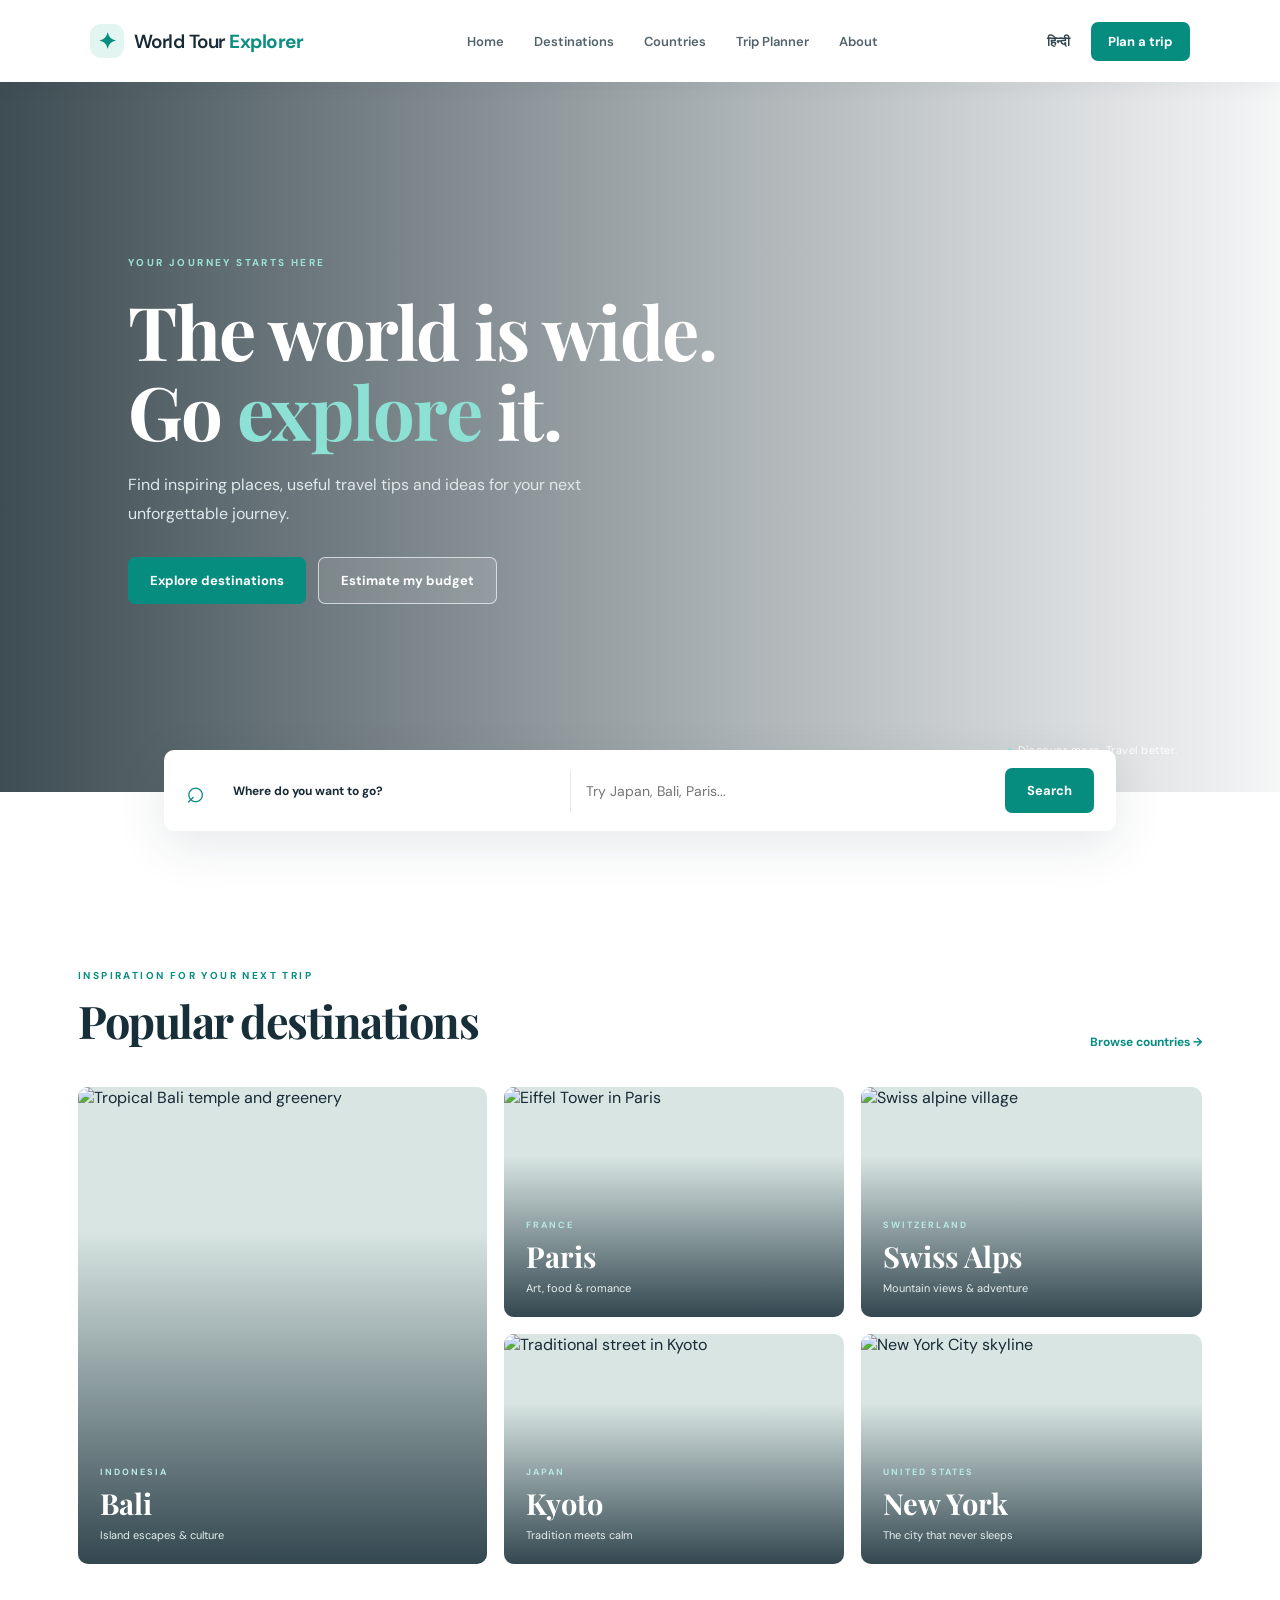
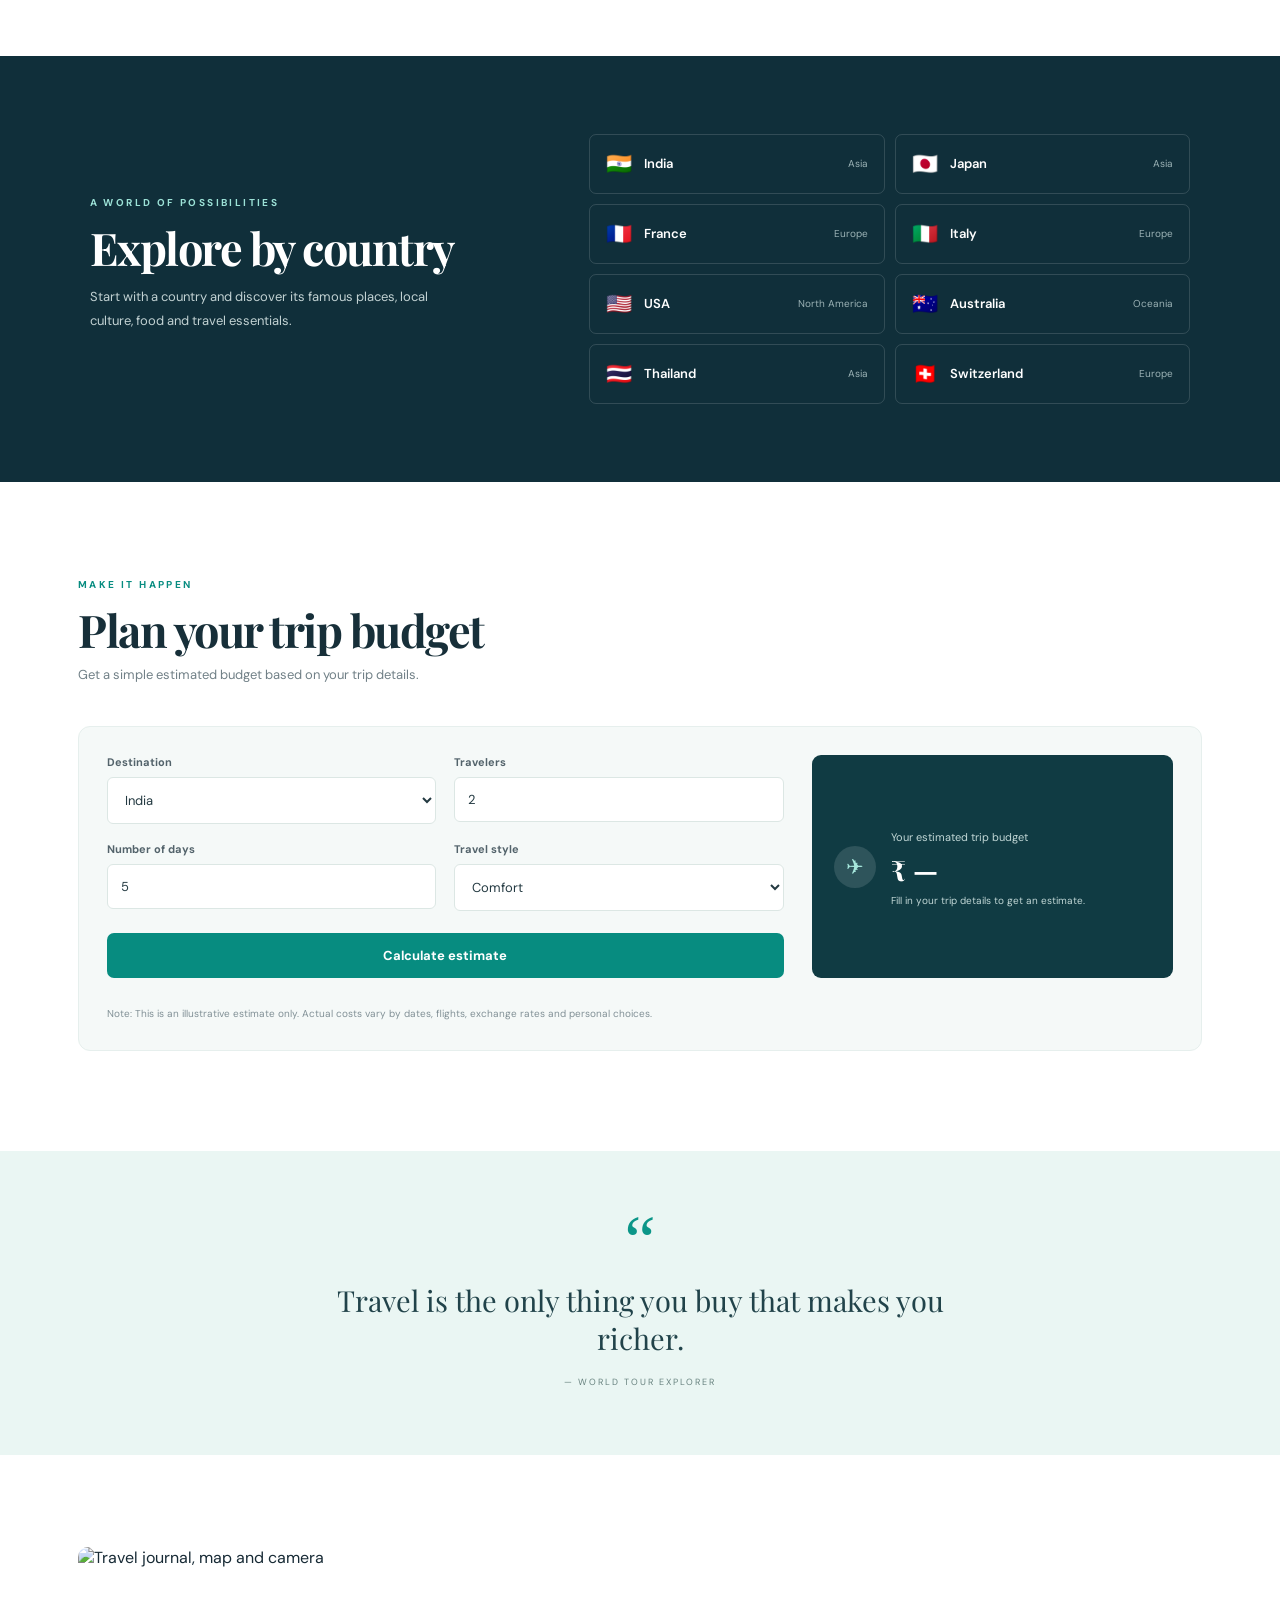
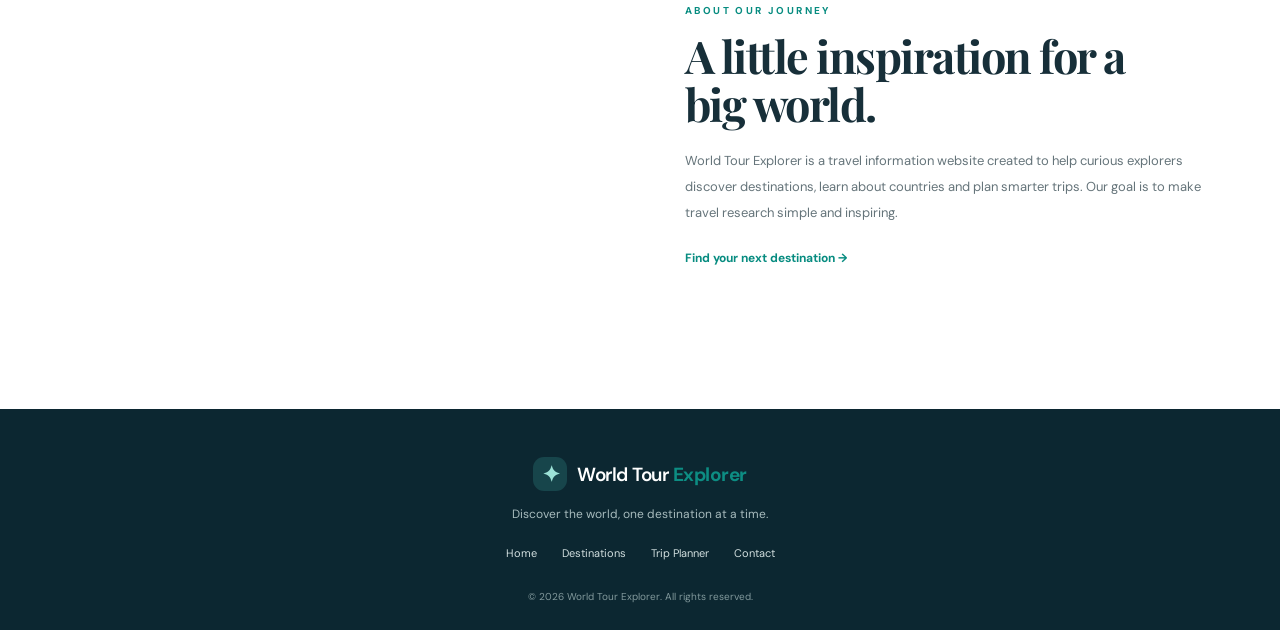
==== index.html @ 6a1feb14 "Add files via upload" ====
<!DOCTYPE html>
<html lang="en">
<head>
  <meta charset="UTF-8">
  <meta name="viewport" content="width=device-width, initial-scale=1.0">
  <meta name="description" content="Explore countries, destinations, travel guides and trip budgets with World Tour Explorer.">
  <title>World Tour Explorer | Discover the World</title>
  <link rel="preconnect" href="https://fonts.googleapis.com">
  <link rel="preconnect" href="https://fonts.gstatic.com" crossorigin>
  <link href="https://fonts.googleapis.com/css2?family=DM+Sans:wght@400;500;600;700&family=Playfair+Display:wght@600;700;800&display=swap" rel="stylesheet">
  <link rel="stylesheet" href="style.css">
</head>
<body>
  <header class="site-header">
    <a class="brand" href="#home" aria-label="World Tour Explorer home">
      <span class="brand-mark">✦</span><span>World Tour <b>Explorer</b></span>
    </a>
    <button class="menu-toggle" id="menuToggle" aria-label="Toggle navigation">☰</button>
    <nav id="mainNav">
      <a href="#home" data-en="Home" data-hi="होम">Home</a>
      <a href="#destinations" data-en="Destinations" data-hi="घूमने की जगहें">Destinations</a>
      <a href="#countries" data-en="Countries" data-hi="देश">Countries</a>
      <a href="#planner" data-en="Trip Planner" data-hi="ट्रिप प्लानर">Trip Planner</a>
      <a href="#about" data-en="About" data-hi="हमारे बारे में">About</a>
    </nav>
    <div class="header-actions">
      <button class="language-btn" id="languageToggle">हिन्दी</button>
      <a class="btn btn-small" href="#planner" data-en="Plan a trip" data-hi="यात्रा प्लान करें">Plan a trip</a>
    </div>
  </header>

  <main>
    <section class="hero" id="home">
      <div class="hero-shade"></div>
      <div class="hero-content">
        <span class="eyebrow" data-en="YOUR JOURNEY STARTS HERE" data-hi="आपकी यात्रा यहाँ से शुरू होती है">YOUR JOURNEY STARTS HERE</span>
        <h1 data-en="The world is wide.<br>Go <em>explore</em> it." data-hi="दुनिया बहुत खूबसूरत है।<br>चलिए इसे <em>घूमते</em> हैं।">The world is wide.<br>Go <em>explore</em> it.</h1>
        <p data-en="Find inspiring places, useful travel tips and ideas for your next unforgettable journey." data-hi="अपनी अगली यादगार यात्रा के लिए खूबसूरत जगहें, उपयोगी यात्रा टिप्स और नए आइडिया खोजें।">Find inspiring places, useful travel tips and ideas for your next unforgettable journey.</p>
        <div class="hero-buttons">
          <a class="btn" href="#destinations" data-en="Explore destinations" data-hi="जगहें देखें">Explore destinations</a>
          <a class="btn btn-ghost" href="#planner" data-en="Estimate my budget" data-hi="बजट का अनुमान लगाएँ">Estimate my budget</a>
        </div>
      </div>
      <div class="hero-note"><span>✦</span> <span data-en="Discover more. Travel better." data-hi="नई जगहें खोजें। बेहतर यात्रा करें।">Discover more. Travel better.</span></div>
    </section>

    <section class="search-wrap">
      <form class="search-box" id="searchForm">
        <div class="search-icon">⌕</div>
        <label class="search-label" for="destinationSearch" data-en="Where do you want to go?" data-hi="आप कहाँ जाना चाहते हैं?">Where do you want to go?</label>
        <input id="destinationSearch" type="search" placeholder="Try Japan, Bali, Paris..." autocomplete="off">
        <button class="btn" type="submit" data-en="Search" data-hi="खोजें">Search</button>
      </form>
      <p id="searchMessage" class="search-message" aria-live="polite"></p>
    </section>

    <section class="section" id="destinations">
      <div class="section-heading">
        <div><span class="eyebrow dark" data-en="INSPIRATION FOR YOUR NEXT TRIP" data-hi="आपकी अगली यात्रा के लिए">INSPIRATION FOR YOUR NEXT TRIP</span>
          <h2 data-en="Popular destinations" data-hi="लोकप्रिय पर्यटन स्थल">Popular destinations</h2></div>
        <a class="text-link" href="#countries" data-en="Browse countries →" data-hi="सभी देश देखें →">Browse countries →</a>
      </div>
      <div class="destination-grid" id="destinationGrid">
        <article class="destination-card tall" data-search="bali indonesia beach island">
          <img src="https://images.unsplash.com/photo-1537996194471-e657df975ab4?auto=format&fit=crop&w=1000&q=85" alt="Tropical Bali temple and greenery">
          <div class="card-overlay"><span>INDONESIA</span><h3>Bali</h3><p data-en="Island escapes & culture" data-hi="द्वीप, समुद्र तट और संस्कृति">Island escapes & culture</p></div>
        </article>
        <article class="destination-card" data-search="paris france eiffel tower city">
          <img src="https://images.unsplash.com/photo-1502602898657-3e91760cbb34?auto=format&fit=crop&w=900&q=85" alt="Eiffel Tower in Paris">
          <div class="card-overlay"><span>FRANCE</span><h3>Paris</h3><p data-en="Art, food & romance" data-hi="कला, भोजन और खूबसूरती">Art, food & romance</p></div>
        </article>
        <article class="destination-card" data-search="switzerland swiss alps mountains">
          <img src="https://images.unsplash.com/photo-1531366936337-7c912a4589a7?auto=format&fit=crop&w=900&q=85" alt="Swiss alpine village">
          <div class="card-overlay"><span>SWITZERLAND</span><h3>Swiss Alps</h3><p data-en="Mountain views & adventure" data-hi="पहाड़ और रोमांच">Mountain views & adventure</p></div>
        </article>
        <article class="destination-card" data-search="kyoto japan temples culture">
          <img src="https://images.unsplash.com/photo-1493976040374-85c8e12f0c0e?auto=format&fit=crop&w=900&q=85" alt="Traditional street in Kyoto">
          <div class="card-overlay"><span>JAPAN</span><h3>Kyoto</h3><p data-en="Tradition meets calm" data-hi="परंपरा और शांति">Tradition meets calm</p></div>
        </article>
        <article class="destination-card" data-search="new york usa city skyline">
          <img src="https://images.unsplash.com/photo-1496442226666-8d4d0e62e6e9?auto=format&fit=crop&w=900&q=85" alt="New York City skyline">
          <div class="card-overlay"><span>UNITED STATES</span><h3>New York</h3><p data-en="The city that never sleeps" data-hi="कभी न सोने वाला शहर">The city that never sleeps</p></div>
        </article>
      </div>
      <p class="empty-state" id="emptyState" hidden>No destinations found. Try another search.</p>
    </section>

    <section class="country-section" id="countries">
      <div class="country-inner">
        <div><span class="eyebrow" data-en="A WORLD OF POSSIBILITIES" data-hi="अनगिनत जगहें, अनगिनत अनुभव">A WORLD OF POSSIBILITIES</span>
          <h2 data-en="Explore by country" data-hi="देश के अनुसार खोजें">Explore by country</h2>
          <p data-en="Start with a country and discover its famous places, local culture, food and travel essentials." data-hi="किसी देश से शुरुआत करें और वहाँ की प्रसिद्ध जगहें, संस्कृति, भोजन और यात्रा की जरूरी जानकारी जानें।">Start with a country and discover its famous places, local culture, food and travel essentials.</p>
        </div>
        <div class="country-list">
          <a href="#planner"><span>🇮🇳</span> India <small>Asia</small></a>
          <a href="#planner"><span>🇯🇵</span> Japan <small>Asia</small></a>
          <a href="#planner"><span>🇫🇷</span> France <small>Europe</small></a>
          <a href="#planner"><span>🇮🇹</span> Italy <small>Europe</small></a>
          <a href="#planner"><span>🇺🇸</span> USA <small>North America</small></a>
          <a href="#planner"><span>🇦🇺</span> Australia <small>Oceania</small></a>
          <a href="#planner"><span>🇹🇭</span> Thailand <small>Asia</small></a>
          <a href="#planner"><span>🇨🇭</span> Switzerland <small>Europe</small></a>
        </div>
      </div>
    </section>

    <section class="section planner-section" id="planner">
      <div class="section-heading">
        <div><span class="eyebrow dark" data-en="MAKE IT HAPPEN" data-hi="अपनी यात्रा की योजना बनाएँ">MAKE IT HAPPEN</span>
          <h2 data-en="Plan your trip budget" data-hi="अपनी यात्रा का बजट बनाएँ">Plan your trip budget</h2>
          <p class="section-sub" data-en="Get a simple estimated budget based on your trip details." data-hi="अपनी यात्रा की जानकारी के आधार पर अनुमानित बजट जानें।">Get a simple estimated budget based on your trip details.</p></div>
      </div>
      <div class="planner-card">
        <form id="budgetForm" class="budget-form">
          <div class="field"><label for="tripCountry" data-en="Destination" data-hi="मंज़िल">Destination</label>
            <select id="tripCountry"><option value="India">India</option><option value="Thailand">Thailand</option><option value="Japan">Japan</option><option value="France">France</option><option value="Italy">Italy</option><option value="Switzerland">Switzerland</option><option value="USA">USA</option><option value="Australia">Australia</option></select></div>
          <div class="field"><label for="travelers" data-en="Travelers" data-hi="यात्री">Travelers</label><input id="travelers" type="number" min="1" max="20" value="2" required></div>
          <div class="field"><label for="days" data-en="Number of days" data-hi="कितने दिन">Number of days</label><input id="days" type="number" min="1" max="90" value="5" required></div>
          <div class="field"><label for="travelStyle" data-en="Travel style" data-hi="यात्रा का प्रकार">Travel style</label><select id="travelStyle"><option value="budget">Budget</option><option value="comfort" selected>Comfort</option><option value="premium">Premium</option></select></div>
          <button class="btn calculate-btn" type="submit" data-en="Calculate estimate" data-hi="बजट निकालें">Calculate estimate</button>
        </form>
        <div class="budget-result" id="budgetResult" aria-live="polite">
          <div class="result-icon">✈</div><div><span data-en="Your estimated trip budget" data-hi="आपकी यात्रा का अनुमानित बजट">Your estimated trip budget</span><strong id="budgetAmount">₹ —</strong><small id="budgetDetails" data-en="Fill in your trip details to get an estimate." data-hi="अनुमान पाने के लिए यात्रा की जानकारी भरें।">Fill in your trip details to get an estimate.</small></div>
        </div>
        <p class="disclaimer" data-en="Note: This is an illustrative estimate only. Actual costs vary by dates, flights, exchange rates and personal choices." data-hi="नोट: यह केवल अनुमान है। वास्तविक खर्च तारीख, फ्लाइट, मुद्रा दर और आपकी पसंद के अनुसार बदल सकता है।">Note: This is an illustrative estimate only. Actual costs vary by dates, flights, exchange rates and personal choices.</p>
      </div>
    </section>

    <section class="quote-banner">
      <span>“</span><p data-en="Travel is the only thing you buy that makes you richer." data-hi="यात्रा एक ऐसा अनुभव है जो आपको यादों से और समृद्ध बनाता है।">Travel is the only thing you buy that makes you richer.</p>
      <small>— WORLD TOUR EXPLORER</small>
    </section>

    <section class="section about-section" id="about">
      <div class="about-photo"><img src="https://images.unsplash.com/photo-1488646953014-85cb44e25828?auto=format&fit=crop&w=1100&q=85" alt="Travel journal, map and camera"></div>
      <div class="about-copy"><span class="eyebrow dark" data-en="ABOUT OUR JOURNEY" data-hi="हमारे बारे में">ABOUT OUR JOURNEY</span>
        <h2 data-en="A little inspiration for a big world." data-hi="एक बड़ी दुनिया के लिए थोड़ी प्रेरणा।">A little inspiration for a big world.</h2>
        <p data-en="World Tour Explorer is a travel information website created to help curious explorers discover destinations, learn about countries and plan smarter trips. Our goal is to make travel research simple and inspiring." data-hi="World Tour Explorer एक यात्रा जानकारी वेबसाइट है, जो नई जगहें खोजने, देशों के बारे में जानने और बेहतर यात्रा योजना बनाने में मदद करती है। हमारा उद्देश्य यात्रा की जानकारी को सरल और प्रेरणादायक बनाना है।">World Tour Explorer is a travel information website created to help curious explorers discover destinations, learn about countries and plan smarter trips. Our goal is to make travel research simple and inspiring.</p>
        <a href="#destinations" class="text-link" data-en="Find your next destination →" data-hi="अपनी अगली जगह खोजें →">Find your next destination →</a>
      </div>
    </section>
  </main>

  <footer class="footer">
    <a class="brand footer-brand" href="#home"><span class="brand-mark">✦</span><span>World Tour <b>Explorer</b></span></a>
    <p data-en="Discover the world, one destination at a time." data-hi="हर नई जगह के साथ दुनिया को जानें।">Discover the world, one destination at a time.</p>
    <div class="footer-links"><a href="#home">Home</a><a href="#destinations">Destinations</a><a href="#planner">Trip Planner</a><a href="mailto:hello@worldtourexplorer.example">Contact</a></div>
    <small>© <span id="year"></span> World Tour Explorer. <span data-en="All rights reserved." data-hi="सर्वाधिकार सुरक्षित।">All rights reserved.</span></small>
  </footer>
  <script src="script.js"></script>
</body>
</html>
---- style.css ----
*{box-sizing:border-box}html{scroll-behavior:smooth;scroll-padding-top:90px}body{margin:0;color:#172a35;background:#fff;font-family:"DM Sans",sans-serif}a{text-decoration:none;color:inherit}.site-header{height:82px;padding:0 7%;display:flex;align-items:center;justify-content:space-between;background:#fff;position:sticky;top:0;z-index:20;box-shadow:0 3px 22px #102b3a0d}.brand{display:flex;align-items:center;gap:10px;font-size:19px;font-weight:600;letter-spacing:-.5px}.brand b{color:#0d8d83}.brand-mark{display:grid;place-items:center;width:34px;height:34px;border-radius:11px;background:#e2f5f1;color:#078c80;font-size:22px}.site-header nav{display:flex;gap:30px;color:#53636b;font-size:13px;font-weight:600}.site-header nav a:hover,.text-link:hover{color:#078c80}.header-actions{display:flex;align-items:center;gap:15px}.language-btn{border:0;background:transparent;font:600 13px "DM Sans";cursor:pointer;color:#33464d}.btn{display:inline-flex;align-items:center;justify-content:center;background:#078c80;color:white;border:0;border-radius:7px;padding:14px 22px;font:700 13px "DM Sans";cursor:pointer;transition:.2s}.btn:hover{background:#066d65;transform:translateY(-1px)}.btn-small{padding:11px 17px}.menu-toggle{display:none;background:none;border:0;font-size:24px}.hero{min-height:610px;height:calc(88vh - 82px);max-height:760px;background:url("https://images.unsplash.com/photo-1476514525535-07fb3b4ae5f1?auto=format&fit=crop&w=2200&q=90") center 54%/cover;position:relative;display:flex;align-items:center;padding:0 10%}.hero-shade{position:absolute;inset:0;background:linear-gradient(90deg,rgba(7,27,35,.78),rgba(7,27,35,.33) 58%,rgba(7,27,35,.04))}.hero-content{position:relative;color:#fff;max-width:660px;padding-bottom:20px}.eyebrow{font-size:10px;letter-spacing:2.4px;font-weight:700;color:#9ce2d7}.eyebrow.dark{color:#078c80}.hero h1,.section h2,.country-section h2,.about-copy h2{font-family:"Playfair Display",serif;font-size:clamp(42px,6vw,74px);line-height:1.08;letter-spacing:-1.5px;margin:20px 0}.hero h1 em{color:#8ce0d4;font-style:normal}.hero-content>p{max-width:490px;color:#e0e9e9;font-size:16px;line-height:1.8;margin-bottom:28px}.hero-buttons{display:flex;gap:12px;flex-wrap:wrap}.btn-ghost{background:#ffffff1b;border:1px solid #ffffffa6}.btn-ghost:hover{background:#fff;color:#15343b}.hero-note{position:absolute;bottom:35px;right:8%;color:#fff;font-size:11px;letter-spacing:.5px}.hero-note span:first-child{color:#8ce0d4}.search-wrap{position:relative;max-width:1000px;margin:-42px auto 0;padding:0 24px;z-index:2}.search-box{background:white;border-radius:10px;box-shadow:0 15px 50px #122f3b1b;padding:18px 22px;display:grid;grid-template-columns:35px 1fr 1.3fr auto;align-items:center;gap:12px}.search-icon{font-size:32px;color:#078c80}.search-label{font-size:12px;font-weight:700}.search-box input{border:0;border-left:1px solid #e4e9e9;padding:12px 15px;outline:none;font:14px "DM Sans";min-width:0}.search-message{text-align:center;font-size:12px;color:#078c80;min-height:16px}.section{max-width:1180px;margin:0 auto;padding:92px 28px}.section-heading{display:flex;align-items:end;justify-content:space-between;margin-bottom:30px}.section h2,.country-section h2,.about-copy h2{font-size:clamp(32px,4vw,45px);color:#172f39;margin:12px 0}.text-link{font-size:12px;font-weight:700;color:#078c80;padding-bottom:7px}.destination-grid{display:grid;grid-template-columns:1.2fr 1fr 1fr;grid-template-rows:230px 230px;gap:17px}.destination-card{position:relative;border-radius:10px;overflow:hidden;min-height:200px;background:#d8e5e2}.destination-card.tall{grid-row:span 2}.destination-card img{width:100%;height:100%;object-fit:cover;transition:transform .6s}.destination-card:hover img{transform:scale(1.06)}.card-overlay{position:absolute;inset:0;padding:22px;display:flex;flex-direction:column;justify-content:end;color:white;background:linear-gradient(0deg,#071d29c9,transparent 70%)}.card-overlay span{font-size:9px;letter-spacing:2px;font-weight:700;color:#b9e9e2}.card-overlay h3{font:700 29px "Playfair Display";margin:6px 0}.card-overlay p{font-size:11px;margin:0;color:#e6eeee}.empty-state{padding:20px;text-align:center;color:#65757b}.country-section{background:#102f3a;color:white;padding:78px 7%}.country-inner{max-width:1125px;margin:auto;display:grid;grid-template-columns:.8fr 1.2fr;gap:9%;align-items:center}.country-section h2{color:white}.country-inner>div:first-child p{font-size:13px;line-height:1.9;color:#c2d2d3;max-width:370px}.country-list{display:grid;grid-template-columns:1fr 1fr;gap:10px}.country-list a{display:flex;align-items:center;gap:12px;padding:15px 16px;border:1px solid #ffffff24;border-radius:7px;font-size:13px;font-weight:600;transition:.2s}.country-list a:hover{background:#ffffff12;border-color:#8ce0d4}.country-list a span{font-size:21px}.country-list small{margin-left:auto;color:#9bb2b5;font-size:10px;font-weight:400}.planner-section{padding-top:90px;padding-bottom:100px}.section-sub{font-size:13px;color:#718087}.planner-card{background:#f5f9f8;border:1px solid #e6efed;border-radius:12px;padding:28px;display:grid;grid-template-columns:1.5fr .8fr;gap:28px}.budget-form{display:grid;grid-template-columns:1fr 1fr;gap:18px}.field{display:flex;flex-direction:column;gap:8px}.field label{font-size:11px;font-weight:700;color:#53636b}.field input,.field select{width:100%;padding:13px;border:1px solid #dce7e4;border-radius:6px;background:white;font:13px "DM Sans";color:#243a42}.calculate-btn{grid-column:span 2;margin-top:4px}.budget-result{background:#103b43;border-radius:9px;padding:22px;color:white;display:flex;gap:15px;align-items:center}.result-icon{width:42px;height:42px;flex-shrink:0;border-radius:50%;display:grid;place-items:center;background:#ffffff20;color:#a6e7dc;font-size:21px}.budget-result span{font-size:11px;color:#c1d7d6}.budget-result strong{display:block;font:700 28px "Playfair Display";margin:5px 0}.budget-result small{font-size:10px;color:#c1d7d6;line-height:1.5;display:block}.disclaimer{grid-column:1/-1;margin:0;color:#819096;font-size:10px;line-height:1.6}.quote-banner{text-align:center;padding:65px 20px;background:#eaf6f3;color:#21434a}.quote-banner>span{font:70px Georgia;color:#0b9688;line-height:.7}.quote-banner p{font:clamp(20px,3vw,29px) "Playfair Display";margin:12px auto;max-width:700px}.quote-banner small{font-size:9px;letter-spacing:2px;color:#68827f}.about-section{display:grid;grid-template-columns:1fr 1fr;gap:8%;align-items:center}.about-photo{height:370px;border-radius:10px;overflow:hidden}.about-photo img{width:100%;height:100%;object-fit:cover}.about-copy h2{max-width:450px}.about-copy p{font-size:13px;line-height:2;color:#65747a;margin:20px 0}.footer{background:#0c2731;color:#d7e4e4;text-align:center;padding:48px 20px 25px}.footer-brand{justify-content:center;color:white}.footer p{font-size:12px;color:#a7bbbd;margin:15px}.footer-links{display:flex;justify-content:center;gap:25px;margin:24px 0;font-size:11px;color:#d2dfdf}.footer-links a:hover{color:#8ce0d4}.footer>small{font-size:10px;color:#82999c}.footer-brand .brand-mark{background:#17454b;color:#9ce2d7}@media(max-width:850px){.site-header{padding:0 5%}.site-header nav{gap:15px}.header-actions .btn{display:none}.hero{padding:0 7%;min-height:570px}.country-inner{grid-template-columns:1fr;gap:28px}.planner-card{grid-template-columns:1fr}.budget-result{min-height:125px}.about-section{gap:30px}}@media(max-width:650px){.site-header{height:70px}.brand{font-size:16px}.menu-toggle{display:block;margin-left:auto;margin-right:14px;color:#17343c}.site-header nav{display:none;position:absolute;top:70px;left:0;right:0;background:white;padding:18px 7%;box-shadow:0 12px 20px #0001;flex-direction:column;gap:18px}.site-header nav.open{display:flex}.header-actions{gap:0}.language-btn{font-size:12px}.hero{height:650px;min-height:0;max-height:none;background-position:58% center}.hero h1{font-size:49px}.hero-content>p{font-size:14px}.hero-note{right:7%;bottom:22px}.search-wrap{margin-top:-30px;padding:0 15px}.search-box{grid-template-columns:28px 1fr auto;padding:13px;gap:8px}.search-label{grid-column:2}.search-box input{grid-column:1/3;border:0;border-top:1px solid #e4e9e9;padding:12px 5px 5px}.search-box button{grid-column:3;grid-row:1/3;padding:12px}.section{padding:68px 18px}.section-heading{align-items:start;gap:10px;flex-direction:column}.destination-grid{grid-template-columns:1fr 1fr;grid-template-rows:250px 190px 190px;gap:10px}.destination-card.tall{grid-row:span 1;grid-column:span 2}.card-overlay{padding:15px}.card-overlay h3{font-size:24px}.country-section{padding:62px 6%}.country-list{gap:8px}.country-list a{padding:12px 9px;font-size:11px;gap:7px}.country-list small{display:none}.planner-card{padding:17px}.budget-form{gap:13px}.field input,.field select{padding:12px 8px}.budget-result{padding:17px}.budget-result strong{font-size:25px}.about-section{grid-template-columns:1fr}.about-photo{height:260px}.footer-links{gap:14px;flex-wrap:wrap}}
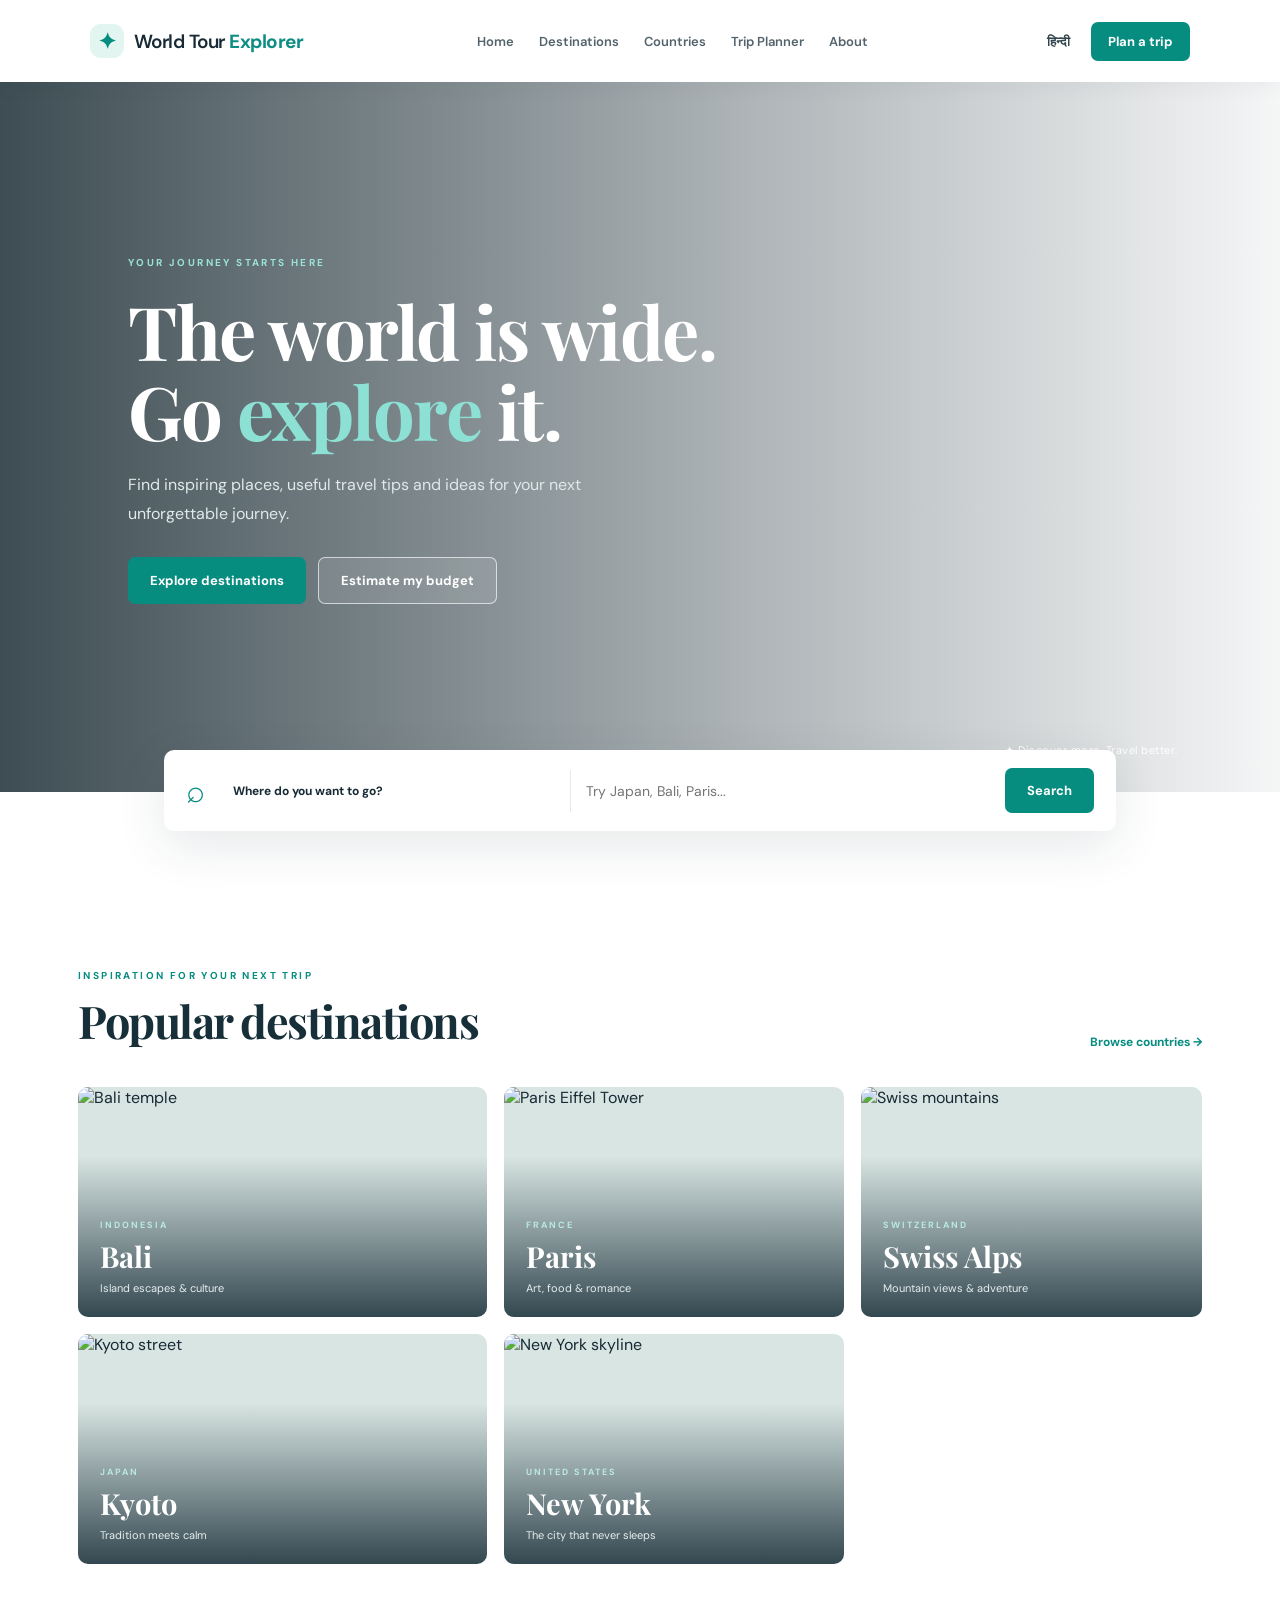
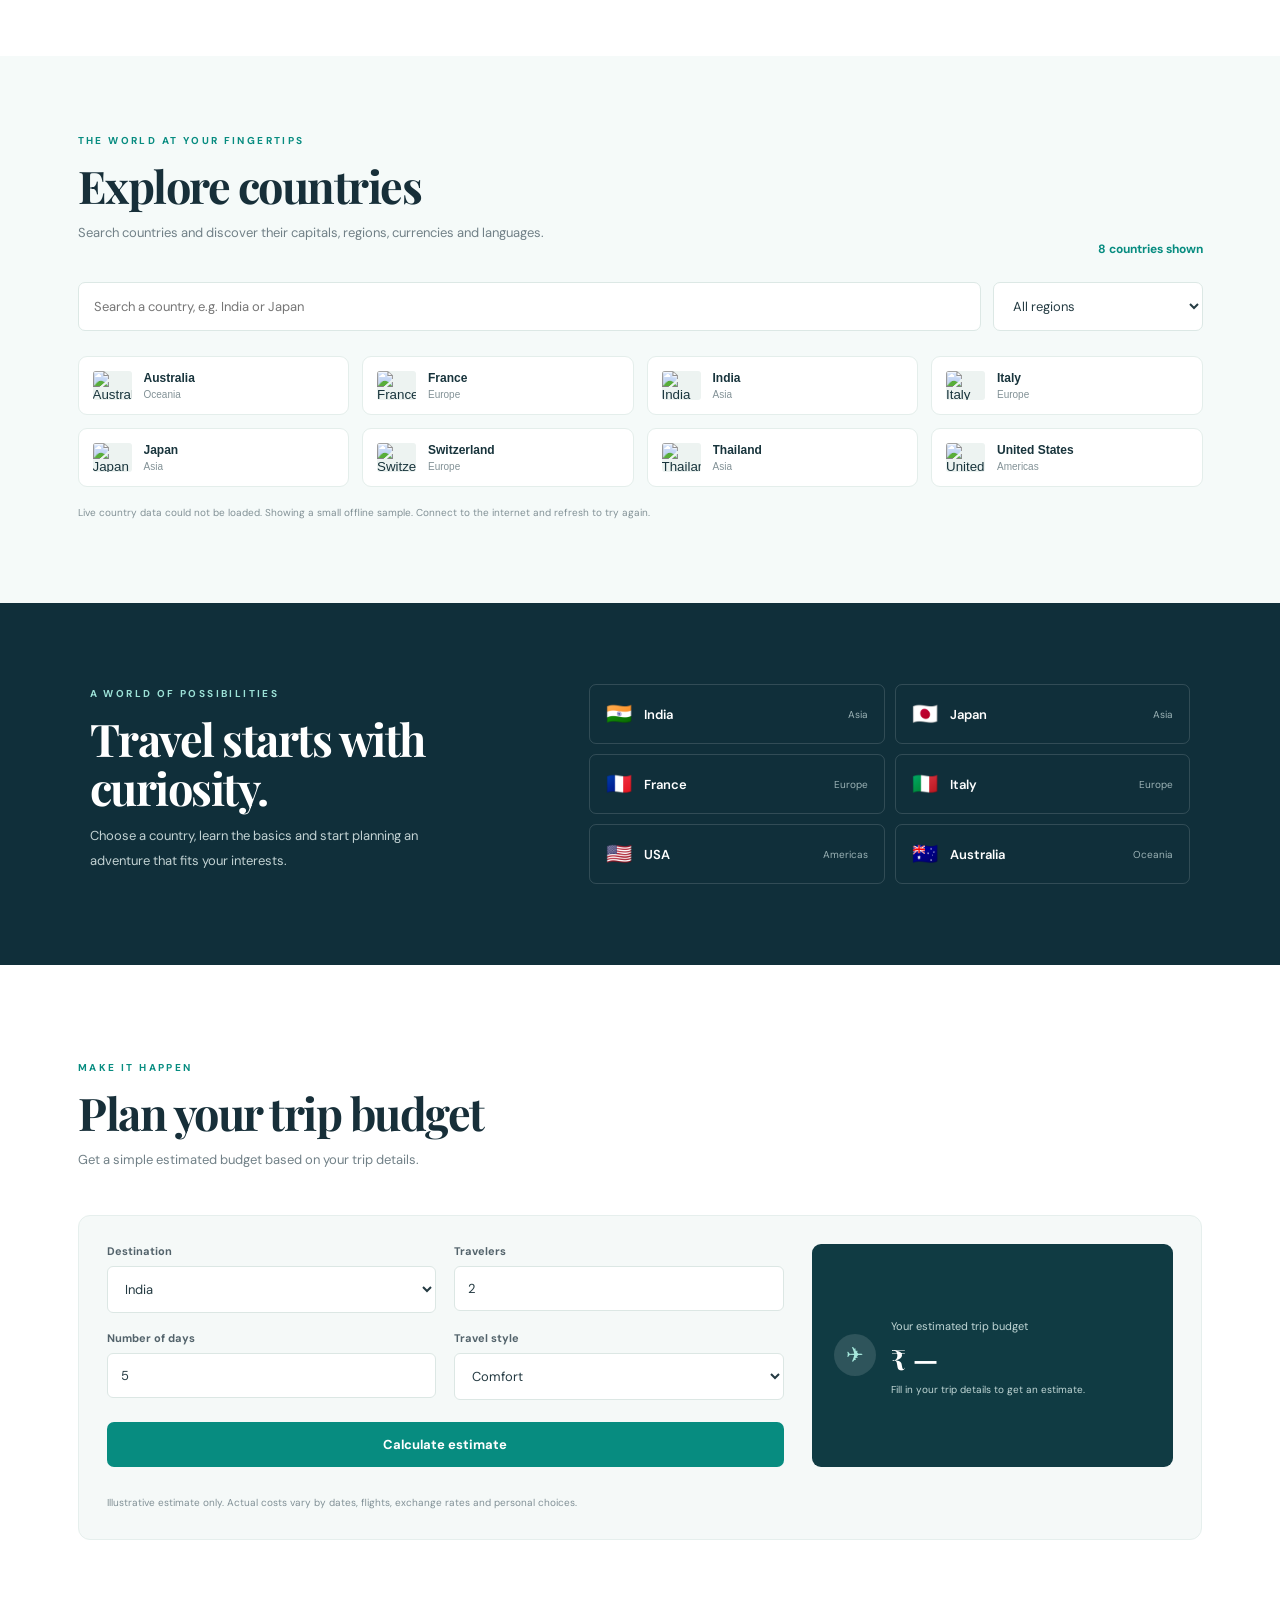
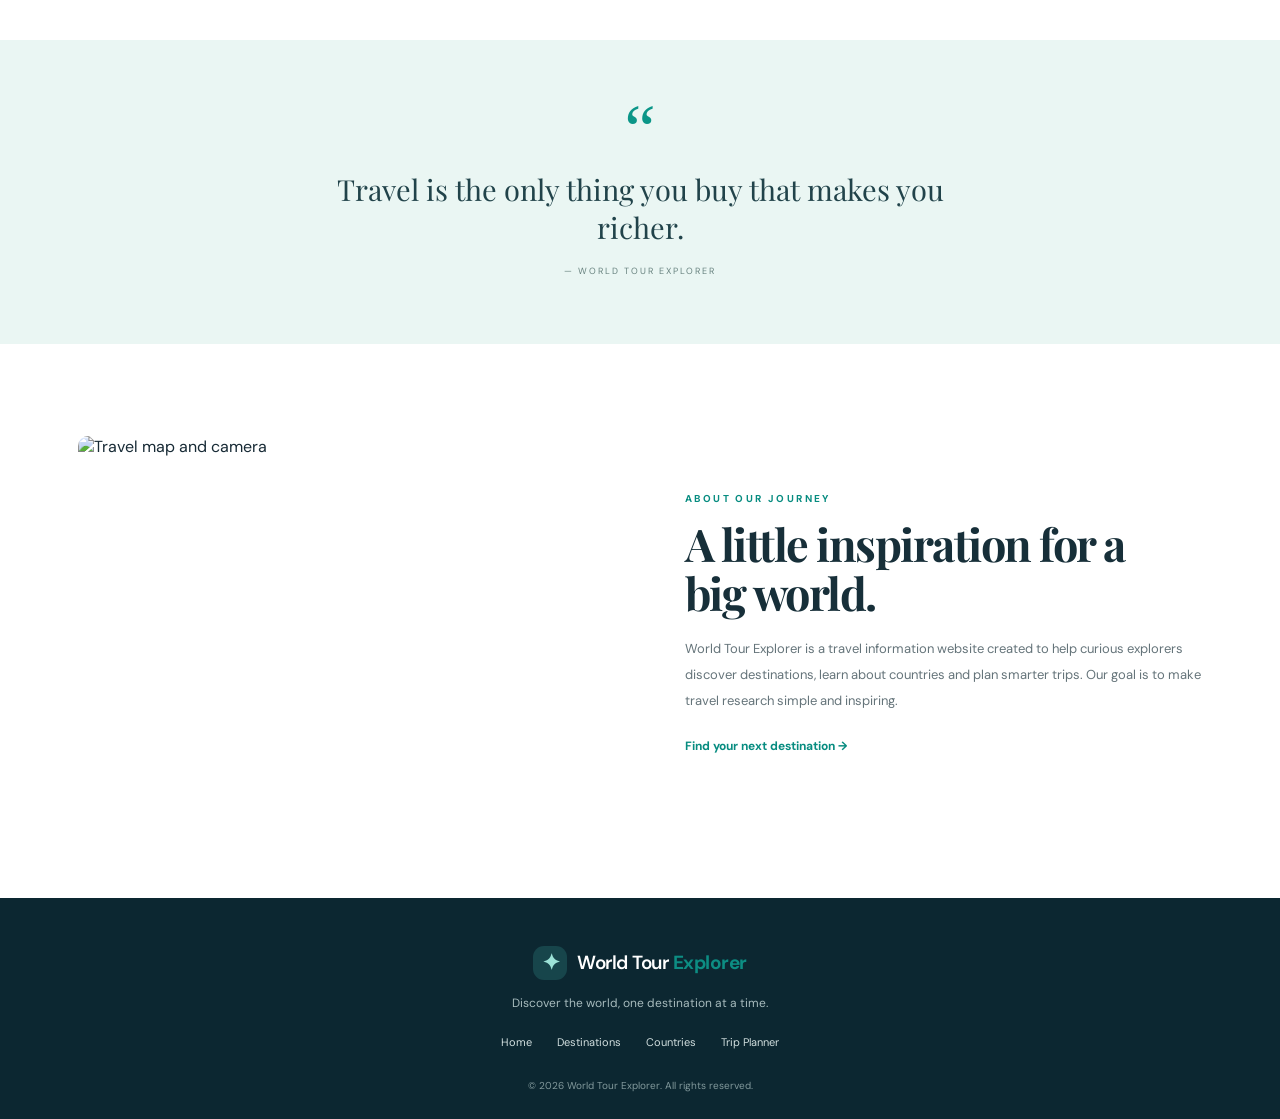
==== commit 3afd1f59: "Update World Tour Explorer" ====
--- a/index.html
+++ b/index.html
@@ -1,152 +1,68 @@
 <!DOCTYPE html>
 <html lang="en">
 <head>
-  <meta charset="UTF-8">
-  <meta name="viewport" content="width=device-width, initial-scale=1.0">
-  <meta name="description" content="Explore countries, destinations, travel guides and trip budgets with World Tour Explorer.">
-  <title>World Tour Explorer | Discover the World</title>
-  <link rel="preconnect" href="https://fonts.googleapis.com">
-  <link rel="preconnect" href="https://fonts.gstatic.com" crossorigin>
-  <link href="https://fonts.googleapis.com/css2?family=DM+Sans:wght@400;500;600;700&family=Playfair+Display:wght@600;700;800&display=swap" rel="stylesheet">
-  <link rel="stylesheet" href="style.css">
+<meta charset="UTF-8">
+<meta name="viewport" content="width=device-width, initial-scale=1.0">
+<meta name="description" content="Explore destinations, country information and travel planning tools with World Tour Explorer.">
+<title>World Tour Explorer | Discover the World</title>
+<link rel="preconnect" href="https://fonts.googleapis.com">
+<link rel="preconnect" href="https://fonts.gstatic.com" crossorigin>
+<link href="https://fonts.googleapis.com/css2?family=DM+Sans:wght@400;500;600;700&family=Playfair+Display:wght@600;700;800&display=swap" rel="stylesheet">
+<link rel="stylesheet" href="style.css">
 </head>
 <body>
-  <header class="site-header">
-    <a class="brand" href="#home" aria-label="World Tour Explorer home">
-      <span class="brand-mark">✦</span><span>World Tour <b>Explorer</b></span>
-    </a>
-    <button class="menu-toggle" id="menuToggle" aria-label="Toggle navigation">☰</button>
-    <nav id="mainNav">
-      <a href="#home" data-en="Home" data-hi="होम">Home</a>
-      <a href="#destinations" data-en="Destinations" data-hi="घूमने की जगहें">Destinations</a>
-      <a href="#countries" data-en="Countries" data-hi="देश">Countries</a>
-      <a href="#planner" data-en="Trip Planner" data-hi="ट्रिप प्लानर">Trip Planner</a>
-      <a href="#about" data-en="About" data-hi="हमारे बारे में">About</a>
-    </nav>
-    <div class="header-actions">
-      <button class="language-btn" id="languageToggle">हिन्दी</button>
-      <a class="btn btn-small" href="#planner" data-en="Plan a trip" data-hi="यात्रा प्लान करें">Plan a trip</a>
-    </div>
-  </header>
+<header class="site-header">
+  <a class="brand" href="#home"><span class="brand-mark">✦</span><span>World Tour <b>Explorer</b></span></a>
+  <button class="menu-toggle" id="menuToggle" aria-label="Toggle navigation">☰</button>
+  <nav id="mainNav">
+    <a href="#home" data-en="Home" data-hi="होम">Home</a>
+    <a href="#destinations" data-en="Destinations" data-hi="घूमने की जगहें">Destinations</a>
+    <a href="#countries" data-en="Countries" data-hi="देश">Countries</a>
+    <a href="#planner" data-en="Trip Planner" data-hi="ट्रिप प्लानर">Trip Planner</a>
+    <a href="#about" data-en="About" data-hi="हमारे बारे में">About</a>
+  </nav>
+  <div class="header-actions"><button class="language-btn" id="languageToggle">हिन्दी</button><a class="btn btn-small" href="#planner" data-en="Plan a trip" data-hi="यात्रा प्लान करें">Plan a trip</a></div>
+</header>
 
-  <main>
-    <section class="hero" id="home">
-      <div class="hero-shade"></div>
-      <div class="hero-content">
-        <span class="eyebrow" data-en="YOUR JOURNEY STARTS HERE" data-hi="आपकी यात्रा यहाँ से शुरू होती है">YOUR JOURNEY STARTS HERE</span>
-        <h1 data-en="The world is wide.<br>Go <em>explore</em> it." data-hi="दुनिया बहुत खूबसूरत है।<br>चलिए इसे <em>घूमते</em> हैं।">The world is wide.<br>Go <em>explore</em> it.</h1>
-        <p data-en="Find inspiring places, useful travel tips and ideas for your next unforgettable journey." data-hi="अपनी अगली यादगार यात्रा के लिए खूबसूरत जगहें, उपयोगी यात्रा टिप्स और नए आइडिया खोजें।">Find inspiring places, useful travel tips and ideas for your next unforgettable journey.</p>
-        <div class="hero-buttons">
-          <a class="btn" href="#destinations" data-en="Explore destinations" data-hi="जगहें देखें">Explore destinations</a>
-          <a class="btn btn-ghost" href="#planner" data-en="Estimate my budget" data-hi="बजट का अनुमान लगाएँ">Estimate my budget</a>
-        </div>
-      </div>
-      <div class="hero-note"><span>✦</span> <span data-en="Discover more. Travel better." data-hi="नई जगहें खोजें। बेहतर यात्रा करें।">Discover more. Travel better.</span></div>
-    </section>
+<main>
+<section class="hero" id="home"><div class="hero-shade"></div><div class="hero-content">
+  <span class="eyebrow" data-en="YOUR JOURNEY STARTS HERE" data-hi="आपकी यात्रा यहाँ से शुरू होती है">YOUR JOURNEY STARTS HERE</span>
+  <h1 data-en="The world is wide.<br>Go <em>explore</em> it." data-hi="दुनिया बहुत खूबसूरत है।<br>चलिए इसे <em>घूमते</em> हैं।">The world is wide.<br>Go <em>explore</em> it.</h1>
+  <p data-en="Find inspiring places, useful travel tips and ideas for your next unforgettable journey." data-hi="अपनी अगली यादगार यात्रा के लिए खूबसूरत जगहें, उपयोगी यात्रा टिप्स और नए आइडिया खोजें।">Find inspiring places, useful travel tips and ideas for your next unforgettable journey.</p>
+  <div class="hero-buttons"><a class="btn" href="#destinations" data-en="Explore destinations" data-hi="जगहें देखें">Explore destinations</a><a class="btn btn-ghost" href="#planner" data-en="Estimate my budget" data-hi="बजट का अनुमान लगाएँ">Estimate my budget</a></div>
+</div><div class="hero-note">✦ <span data-en="Discover more. Travel better." data-hi="नई जगहें खोजें। बेहतर यात्रा करें।">Discover more. Travel better.</span></div></section>
 
-    <section class="search-wrap">
-      <form class="search-box" id="searchForm">
-        <div class="search-icon">⌕</div>
-        <label class="search-label" for="destinationSearch" data-en="Where do you want to go?" data-hi="आप कहाँ जाना चाहते हैं?">Where do you want to go?</label>
-        <input id="destinationSearch" type="search" placeholder="Try Japan, Bali, Paris..." autocomplete="off">
-        <button class="btn" type="submit" data-en="Search" data-hi="खोजें">Search</button>
-      </form>
-      <p id="searchMessage" class="search-message" aria-live="polite"></p>
-    </section>
+<section class="search-wrap"><form class="search-box" id="searchForm"><div class="search-icon">⌕</div><label class="search-label" for="destinationSearch" data-en="Where do you want to go?" data-hi="आप कहाँ जाना चाहते हैं?">Where do you want to go?</label><input id="destinationSearch" type="search" placeholder="Try Japan, Bali, Paris..." autocomplete="off"><button class="btn" type="submit" data-en="Search" data-hi="खोजें">Search</button></form><p id="searchMessage" class="search-message" aria-live="polite"></p></section>
 
-    <section class="section" id="destinations">
-      <div class="section-heading">
-        <div><span class="eyebrow dark" data-en="INSPIRATION FOR YOUR NEXT TRIP" data-hi="आपकी अगली यात्रा के लिए">INSPIRATION FOR YOUR NEXT TRIP</span>
-          <h2 data-en="Popular destinations" data-hi="लोकप्रिय पर्यटन स्थल">Popular destinations</h2></div>
-        <a class="text-link" href="#countries" data-en="Browse countries →" data-hi="सभी देश देखें →">Browse countries →</a>
-      </div>
-      <div class="destination-grid" id="destinationGrid">
-        <article class="destination-card tall" data-search="bali indonesia beach island">
-          <img src="https://images.unsplash.com/photo-1537996194471-e657df975ab4?auto=format&fit=crop&w=1000&q=85" alt="Tropical Bali temple and greenery">
-          <div class="card-overlay"><span>INDONESIA</span><h3>Bali</h3><p data-en="Island escapes & culture" data-hi="द्वीप, समुद्र तट और संस्कृति">Island escapes & culture</p></div>
-        </article>
-        <article class="destination-card" data-search="paris france eiffel tower city">
-          <img src="https://images.unsplash.com/photo-1502602898657-3e91760cbb34?auto=format&fit=crop&w=900&q=85" alt="Eiffel Tower in Paris">
-          <div class="card-overlay"><span>FRANCE</span><h3>Paris</h3><p data-en="Art, food & romance" data-hi="कला, भोजन और खूबसूरती">Art, food & romance</p></div>
-        </article>
-        <article class="destination-card" data-search="switzerland swiss alps mountains">
-          <img src="https://images.unsplash.com/photo-1531366936337-7c912a4589a7?auto=format&fit=crop&w=900&q=85" alt="Swiss alpine village">
-          <div class="card-overlay"><span>SWITZERLAND</span><h3>Swiss Alps</h3><p data-en="Mountain views & adventure" data-hi="पहाड़ और रोमांच">Mountain views & adventure</p></div>
-        </article>
-        <article class="destination-card" data-search="kyoto japan temples culture">
-          <img src="https://images.unsplash.com/photo-1493976040374-85c8e12f0c0e?auto=format&fit=crop&w=900&q=85" alt="Traditional street in Kyoto">
-          <div class="card-overlay"><span>JAPAN</span><h3>Kyoto</h3><p data-en="Tradition meets calm" data-hi="परंपरा और शांति">Tradition meets calm</p></div>
-        </article>
-        <article class="destination-card" data-search="new york usa city skyline">
-          <img src="https://images.unsplash.com/photo-1496442226666-8d4d0e62e6e9?auto=format&fit=crop&w=900&q=85" alt="New York City skyline">
-          <div class="card-overlay"><span>UNITED STATES</span><h3>New York</h3><p data-en="The city that never sleeps" data-hi="कभी न सोने वाला शहर">The city that never sleeps</p></div>
-        </article>
-      </div>
-      <p class="empty-state" id="emptyState" hidden>No destinations found. Try another search.</p>
-    </section>
+<section class="section" id="destinations">
+  <div class="section-heading"><div><span class="eyebrow dark" data-en="INSPIRATION FOR YOUR NEXT TRIP" data-hi="आपकी अगली यात्रा के लिए">INSPIRATION FOR YOUR NEXT TRIP</span><h2 data-en="Popular destinations" data-hi="लोकप्रिय पर्यटन स्थल">Popular destinations</h2></div><a class="text-link" href="#countries" data-en="Browse countries →" data-hi="सभी देश देखें →">Browse countries →</a></div>
+  <div class="destination-grid" id="destinationGrid">
+    <article class="destination-card tall" data-search="bali indonesia beach island"><img src="https://images.unsplash.com/photo-1537996194471-e657df975ab4?auto=format&fit=crop&w=1000&q=85" alt="Bali temple"><div class="card-overlay"><span>INDONESIA</span><h3>Bali</h3><p data-en="Island escapes & culture" data-hi="द्वीप, समुद्र तट और संस्कृति">Island escapes & culture</p></div></article>
+    <article class="destination-card" data-search="paris france eiffel tower city"><img src="https://images.unsplash.com/photo-1502602898657-3e91760cbb34?auto=format&fit=crop&w=900&q=85" alt="Paris Eiffel Tower"><div class="card-overlay"><span>FRANCE</span><h3>Paris</h3><p data-en="Art, food & romance" data-hi="कला, भोजन और खूबसूरती">Art, food & romance</p></div></article>
+    <article class="destination-card" data-search="switzerland swiss alps mountains"><img src="https://images.unsplash.com/photo-1531366936337-7c912a4589a7?auto=format&fit=crop&w=900&q=85" alt="Swiss mountains"><div class="card-overlay"><span>SWITZERLAND</span><h3>Swiss Alps</h3><p data-en="Mountain views & adventure" data-hi="पहाड़ और रोमांच">Mountain views & adventure</p></div></article>
+    <article class="destination-card" data-search="kyoto japan temples culture"><img src="https://images.unsplash.com/photo-1493976040374-85c8e12f0c0e?auto=format&fit=crop&w=900&q=85" alt="Kyoto street"><div class="card-overlay"><span>JAPAN</span><h3>Kyoto</h3><p data-en="Tradition meets calm" data-hi="परंपरा और शांति">Tradition meets calm</p></div></article>
+    <article class="destination-card" data-search="new york usa city skyline"><img src="https://images.unsplash.com/photo-1496442226666-8d4d0e62e6e9?auto=format&fit=crop&w=900&q=85" alt="New York skyline"><div class="card-overlay"><span>UNITED STATES</span><h3>New York</h3><p data-en="The city that never sleeps" data-hi="कभी न सोने वाला शहर">The city that never sleeps</p></div></article>
+  </div><p class="empty-state" id="emptyState" hidden>No destinations found. Try another search.</p>
+</section>
 
-    <section class="country-section" id="countries">
-      <div class="country-inner">
-        <div><span class="eyebrow" data-en="A WORLD OF POSSIBILITIES" data-hi="अनगिनत जगहें, अनगिनत अनुभव">A WORLD OF POSSIBILITIES</span>
-          <h2 data-en="Explore by country" data-hi="देश के अनुसार खोजें">Explore by country</h2>
-          <p data-en="Start with a country and discover its famous places, local culture, food and travel essentials." data-hi="किसी देश से शुरुआत करें और वहाँ की प्रसिद्ध जगहें, संस्कृति, भोजन और यात्रा की जरूरी जानकारी जानें।">Start with a country and discover its famous places, local culture, food and travel essentials.</p>
-        </div>
-        <div class="country-list">
-          <a href="#planner"><span>🇮🇳</span> India <small>Asia</small></a>
-          <a href="#planner"><span>🇯🇵</span> Japan <small>Asia</small></a>
-          <a href="#planner"><span>🇫🇷</span> France <small>Europe</small></a>
-          <a href="#planner"><span>🇮🇹</span> Italy <small>Europe</small></a>
-          <a href="#planner"><span>🇺🇸</span> USA <small>North America</small></a>
-          <a href="#planner"><span>🇦🇺</span> Australia <small>Oceania</small></a>
-          <a href="#planner"><span>🇹🇭</span> Thailand <small>Asia</small></a>
-          <a href="#planner"><span>🇨🇭</span> Switzerland <small>Europe</small></a>
-        </div>
-      </div>
-    </section>
+<section class="countries-section" id="countries">
+  <div class="section country-heading"><div><span class="eyebrow dark" data-en="THE WORLD AT YOUR FINGERTIPS" data-hi="दुनिया की जानकारी एक जगह">THE WORLD AT YOUR FINGERTIPS</span><h2 data-en="Explore countries" data-hi="दुनिया के देश खोजें">Explore countries</h2><p class="section-sub" data-en="Search countries and discover their capitals, regions, currencies and languages." data-hi="देश खोजें और उनकी राजधानी, क्षेत्र, मुद्रा और भाषाओं की जानकारी पाएँ।">Search countries and discover their capitals, regions, currencies and languages.</p></div><span class="country-count" id="countryCount">Loading countries…</span></div>
+  <div class="country-tools"><input id="countrySearch" type="search" placeholder="Search a country, e.g. India or Japan" aria-label="Search countries"><select id="regionFilter" aria-label="Filter by region"><option value="">All regions</option><option>Africa</option><option>Americas</option><option>Asia</option><option>Europe</option><option>Oceania</option></select></div>
+  <div class="country-grid" id="countryGrid"><div class="loading-state">Loading country directory…</div></div>
+  <p class="data-note" id="countryNote">Country information is provided by REST Countries. An internet connection is required to load the directory.</p>
+</section>
 
-    <section class="section planner-section" id="planner">
-      <div class="section-heading">
-        <div><span class="eyebrow dark" data-en="MAKE IT HAPPEN" data-hi="अपनी यात्रा की योजना बनाएँ">MAKE IT HAPPEN</span>
-          <h2 data-en="Plan your trip budget" data-hi="अपनी यात्रा का बजट बनाएँ">Plan your trip budget</h2>
-          <p class="section-sub" data-en="Get a simple estimated budget based on your trip details." data-hi="अपनी यात्रा की जानकारी के आधार पर अनुमानित बजट जानें।">Get a simple estimated budget based on your trip details.</p></div>
-      </div>
-      <div class="planner-card">
-        <form id="budgetForm" class="budget-form">
-          <div class="field"><label for="tripCountry" data-en="Destination" data-hi="मंज़िल">Destination</label>
-            <select id="tripCountry"><option value="India">India</option><option value="Thailand">Thailand</option><option value="Japan">Japan</option><option value="France">France</option><option value="Italy">Italy</option><option value="Switzerland">Switzerland</option><option value="USA">USA</option><option value="Australia">Australia</option></select></div>
-          <div class="field"><label for="travelers" data-en="Travelers" data-hi="यात्री">Travelers</label><input id="travelers" type="number" min="1" max="20" value="2" required></div>
-          <div class="field"><label for="days" data-en="Number of days" data-hi="कितने दिन">Number of days</label><input id="days" type="number" min="1" max="90" value="5" required></div>
-          <div class="field"><label for="travelStyle" data-en="Travel style" data-hi="यात्रा का प्रकार">Travel style</label><select id="travelStyle"><option value="budget">Budget</option><option value="comfort" selected>Comfort</option><option value="premium">Premium</option></select></div>
-          <button class="btn calculate-btn" type="submit" data-en="Calculate estimate" data-hi="बजट निकालें">Calculate estimate</button>
-        </form>
-        <div class="budget-result" id="budgetResult" aria-live="polite">
-          <div class="result-icon">✈</div><div><span data-en="Your estimated trip budget" data-hi="आपकी यात्रा का अनुमानित बजट">Your estimated trip budget</span><strong id="budgetAmount">₹ —</strong><small id="budgetDetails" data-en="Fill in your trip details to get an estimate." data-hi="अनुमान पाने के लिए यात्रा की जानकारी भरें।">Fill in your trip details to get an estimate.</small></div>
-        </div>
-        <p class="disclaimer" data-en="Note: This is an illustrative estimate only. Actual costs vary by dates, flights, exchange rates and personal choices." data-hi="नोट: यह केवल अनुमान है। वास्तविक खर्च तारीख, फ्लाइट, मुद्रा दर और आपकी पसंद के अनुसार बदल सकता है।">Note: This is an illustrative estimate only. Actual costs vary by dates, flights, exchange rates and personal choices.</p>
-      </div>
-    </section>
+<section class="country-section"><div class="country-inner"><div><span class="eyebrow" data-en="A WORLD OF POSSIBILITIES" data-hi="अनगिनत जगहें, अनगिनत अनुभव">A WORLD OF POSSIBILITIES</span><h2 data-en="Travel starts with curiosity." data-hi="जिज्ञासा से शुरू होती है यात्रा।">Travel starts with curiosity.</h2><p data-en="Choose a country, learn the basics and start planning an adventure that fits your interests." data-hi="एक देश चुनें, जरूरी जानकारी जानें और अपनी पसंद के अनुसार यात्रा की योजना बनाएँ।">Choose a country, learn the basics and start planning an adventure that fits your interests.</p></div><div class="country-list"><a href="#countries"><span>🇮🇳</span> India <small>Asia</small></a><a href="#countries"><span>🇯🇵</span> Japan <small>Asia</small></a><a href="#countries"><span>🇫🇷</span> France <small>Europe</small></a><a href="#countries"><span>🇮🇹</span> Italy <small>Europe</small></a><a href="#countries"><span>🇺🇸</span> USA <small>Americas</small></a><a href="#countries"><span>🇦🇺</span> Australia <small>Oceania</small></a></div></div></section>
 
-    <section class="quote-banner">
-      <span>“</span><p data-en="Travel is the only thing you buy that makes you richer." data-hi="यात्रा एक ऐसा अनुभव है जो आपको यादों से और समृद्ध बनाता है।">Travel is the only thing you buy that makes you richer.</p>
-      <small>— WORLD TOUR EXPLORER</small>
-    </section>
+<section class="section planner-section" id="planner"><div class="section-heading"><div><span class="eyebrow dark" data-en="MAKE IT HAPPEN" data-hi="अपनी यात्रा की योजना बनाएँ">MAKE IT HAPPEN</span><h2 data-en="Plan your trip budget" data-hi="अपनी यात्रा का बजट बनाएँ">Plan your trip budget</h2><p class="section-sub" data-en="Get a simple estimated budget based on your trip details." data-hi="अपनी यात्रा की जानकारी के आधार पर अनुमानित बजट जानें।">Get a simple estimated budget based on your trip details.</p></div></div>
+<div class="planner-card"><form id="budgetForm" class="budget-form"><div class="field"><label for="tripCountry" data-en="Destination" data-hi="मंज़िल">Destination</label><select id="tripCountry"><option value="India">India</option><option value="Thailand">Thailand</option><option value="Japan">Japan</option><option value="France">France</option><option value="Italy">Italy</option><option value="Switzerland">Switzerland</option><option value="USA">USA</option><option value="Australia">Australia</option></select></div><div class="field"><label for="travelers" data-en="Travelers" data-hi="यात्री">Travelers</label><input id="travelers" type="number" min="1" max="20" value="2" required></div><div class="field"><label for="days" data-en="Number of days" data-hi="कितने दिन">Number of days</label><input id="days" type="number" min="1" max="90" value="5" required></div><div class="field"><label for="travelStyle" data-en="Travel style" data-hi="यात्रा का प्रकार">Travel style</label><select id="travelStyle"><option value="budget">Budget</option><option value="comfort" selected>Comfort</option><option value="premium">Premium</option></select></div><button class="btn calculate-btn" type="submit" data-en="Calculate estimate" data-hi="बजट निकालें">Calculate estimate</button></form>
+<div class="budget-result"><div class="result-icon">✈</div><div><span data-en="Your estimated trip budget" data-hi="आपकी यात्रा का अनुमानित बजट">Your estimated trip budget</span><strong id="budgetAmount">₹ —</strong><small id="budgetDetails" data-en="Fill in your trip details to get an estimate." data-hi="अनुमान पाने के लिए यात्रा की जानकारी भरें।">Fill in your trip details to get an estimate.</small></div></div><p class="disclaimer" data-en="Illustrative estimate only. Actual costs vary by dates, flights, exchange rates and personal choices." data-hi="यह केवल अनुमान है। वास्तविक खर्च तारीख, फ्लाइट, मुद्रा दर और आपकी पसंद के अनुसार बदल सकता है।">Illustrative estimate only. Actual costs vary by dates, flights, exchange rates and personal choices.</p></div></section>
 
-    <section class="section about-section" id="about">
-      <div class="about-photo"><img src="https://images.unsplash.com/photo-1488646953014-85cb44e25828?auto=format&fit=crop&w=1100&q=85" alt="Travel journal, map and camera"></div>
-      <div class="about-copy"><span class="eyebrow dark" data-en="ABOUT OUR JOURNEY" data-hi="हमारे बारे में">ABOUT OUR JOURNEY</span>
-        <h2 data-en="A little inspiration for a big world." data-hi="एक बड़ी दुनिया के लिए थोड़ी प्रेरणा।">A little inspiration for a big world.</h2>
-        <p data-en="World Tour Explorer is a travel information website created to help curious explorers discover destinations, learn about countries and plan smarter trips. Our goal is to make travel research simple and inspiring." data-hi="World Tour Explorer एक यात्रा जानकारी वेबसाइट है, जो नई जगहें खोजने, देशों के बारे में जानने और बेहतर यात्रा योजना बनाने में मदद करती है। हमारा उद्देश्य यात्रा की जानकारी को सरल और प्रेरणादायक बनाना है।">World Tour Explorer is a travel information website created to help curious explorers discover destinations, learn about countries and plan smarter trips. Our goal is to make travel research simple and inspiring.</p>
-        <a href="#destinations" class="text-link" data-en="Find your next destination →" data-hi="अपनी अगली जगह खोजें →">Find your next destination →</a>
-      </div>
-    </section>
-  </main>
+<section class="quote-banner"><span>“</span><p data-en="Travel is the only thing you buy that makes you richer." data-hi="यात्रा एक ऐसा अनुभव है जो आपको यादों से और समृद्ध बनाता है।">Travel is the only thing you buy that makes you richer.</p><small>— WORLD TOUR EXPLORER</small></section>
+<section class="section about-section" id="about"><div class="about-photo"><img src="https://images.unsplash.com/photo-1488646953014-85cb44e25828?auto=format&fit=crop&w=1100&q=85" alt="Travel map and camera"></div><div class="about-copy"><span class="eyebrow dark" data-en="ABOUT OUR JOURNEY" data-hi="हमारे बारे में">ABOUT OUR JOURNEY</span><h2 data-en="A little inspiration for a big world." data-hi="एक बड़ी दुनिया के लिए थोड़ी प्रेरणा।">A little inspiration for a big world.</h2><p data-en="World Tour Explorer is a travel information website created to help curious explorers discover destinations, learn about countries and plan smarter trips. Our goal is to make travel research simple and inspiring." data-hi="World Tour Explorer एक यात्रा जानकारी वेबसाइट है, जो नई जगहें खोजने, देशों के बारे में जानने और बेहतर यात्रा योजना बनाने में मदद करती है।">World Tour Explorer is a travel information website created to help curious explorers discover destinations, learn about countries and plan smarter trips. Our goal is to make travel research simple and inspiring.</p><a href="#destinations" class="text-link" data-en="Find your next destination →" data-hi="अपनी अगली जगह खोजें →">Find your next destination →</a></div></section>
+</main>
+<footer class="footer"><a class="brand footer-brand" href="#home"><span class="brand-mark">✦</span><span>World Tour <b>Explorer</b></span></a><p data-en="Discover the world, one destination at a time." data-hi="हर नई जगह के साथ दुनिया को जानें।">Discover the world, one destination at a time.</p><div class="footer-links"><a href="#home">Home</a><a href="#destinations">Destinations</a><a href="#countries">Countries</a><a href="#planner">Trip Planner</a></div><small>© <span id="year"></span> World Tour Explorer. All rights reserved.</small></footer>
 
-  <footer class="footer">
-    <a class="brand footer-brand" href="#home"><span class="brand-mark">✦</span><span>World Tour <b>Explorer</b></span></a>
-    <p data-en="Discover the world, one destination at a time." data-hi="हर नई जगह के साथ दुनिया को जानें।">Discover the world, one destination at a time.</p>
-    <div class="footer-links"><a href="#home">Home</a><a href="#destinations">Destinations</a><a href="#planner">Trip Planner</a><a href="mailto:hello@worldtourexplorer.example">Contact</a></div>
-    <small>© <span id="year"></span> World Tour Explorer. <span data-en="All rights reserved." data-hi="सर्वाधिकार सुरक्षित।">All rights reserved.</span></small>
-  </footer>
-  <script src="script.js"></script>
-</body>
-</html>+<div class="modal" id="countryModal" aria-hidden="true"><div class="modal-backdrop" data-close-modal></div><div class="modal-panel" role="dialog" aria-modal="true" aria-labelledby="modalCountryName"><button class="modal-close" id="modalClose" aria-label="Close">×</button><div id="modalCountryContent"></div></div></div>
+<script src="script.js"></script>
+</body></html>
--- a/style.css
+++ b/style.css
@@ -1 +1 @@
-*{box-sizing:border-box}html{scroll-behavior:smooth;scroll-padding-top:90px}body{margin:0;color:#172a35;background:#fff;font-family:"DM Sans",sans-serif}a{text-decoration:none;color:inherit}.site-header{height:82px;padding:0 7%;display:flex;align-items:center;justify-content:space-between;background:#fff;position:sticky;top:0;z-index:20;box-shadow:0 3px 22px #102b3a0d}.brand{display:flex;align-items:center;gap:10px;font-size:19px;font-weight:600;letter-spacing:-.5px}.brand b{color:#0d8d83}.brand-mark{display:grid;place-items:center;width:34px;height:34px;border-radius:11px;background:#e2f5f1;color:#078c80;font-size:22px}.site-header nav{display:flex;gap:30px;color:#53636b;font-size:13px;font-weight:600}.site-header nav a:hover,.text-link:hover{color:#078c80}.header-actions{display:flex;align-items:center;gap:15px}.language-btn{border:0;background:transparent;font:600 13px "DM Sans";cursor:pointer;color:#33464d}.btn{display:inline-flex;align-items:center;justify-content:center;background:#078c80;color:white;border:0;border-radius:7px;padding:14px 22px;font:700 13px "DM Sans";cursor:pointer;transition:.2s}.btn:hover{background:#066d65;transform:translateY(-1px)}.btn-small{padding:11px 17px}.menu-toggle{display:none;background:none;border:0;font-size:24px}.hero{min-height:610px;height:calc(88vh - 82px);max-height:760px;background:url("https://images.unsplash.com/photo-1476514525535-07fb3b4ae5f1?auto=format&fit=crop&w=2200&q=90") center 54%/cover;position:relative;display:flex;align-items:center;padding:0 10%}.hero-shade{position:absolute;inset:0;background:linear-gradient(90deg,rgba(7,27,35,.78),rgba(7,27,35,.33) 58%,rgba(7,27,35,.04))}.hero-content{position:relative;color:#fff;max-width:660px;padding-bottom:20px}.eyebrow{font-size:10px;letter-spacing:2.4px;font-weight:700;color:#9ce2d7}.eyebrow.dark{color:#078c80}.hero h1,.section h2,.country-section h2,.about-copy h2{font-family:"Playfair Display",serif;font-size:clamp(42px,6vw,74px);line-height:1.08;letter-spacing:-1.5px;margin:20px 0}.hero h1 em{color:#8ce0d4;font-style:normal}.hero-content>p{max-width:490px;color:#e0e9e9;font-size:16px;line-height:1.8;margin-bottom:28px}.hero-buttons{display:flex;gap:12px;flex-wrap:wrap}.btn-ghost{background:#ffffff1b;border:1px solid #ffffffa6}.btn-ghost:hover{background:#fff;color:#15343b}.hero-note{position:absolute;bottom:35px;right:8%;color:#fff;font-size:11px;letter-spacing:.5px}.hero-note span:first-child{color:#8ce0d4}.search-wrap{position:relative;max-width:1000px;margin:-42px auto 0;padding:0 24px;z-index:2}.search-box{background:white;border-radius:10px;box-shadow:0 15px 50px #122f3b1b;padding:18px 22px;display:grid;grid-template-columns:35px 1fr 1.3fr auto;align-items:center;gap:12px}.search-icon{font-size:32px;color:#078c80}.search-label{font-size:12px;font-weight:700}.search-box input{border:0;border-left:1px solid #e4e9e9;padding:12px 15px;outline:none;font:14px "DM Sans";min-width:0}.search-message{text-align:center;font-size:12px;color:#078c80;min-height:16px}.section{max-width:1180px;margin:0 auto;padding:92px 28px}.section-heading{display:flex;align-items:end;justify-content:space-between;margin-bottom:30px}.section h2,.country-section h2,.about-copy h2{font-size:clamp(32px,4vw,45px);color:#172f39;margin:12px 0}.text-link{font-size:12px;font-weight:700;color:#078c80;padding-bottom:7px}.destination-grid{display:grid;grid-template-columns:1.2fr 1fr 1fr;grid-template-rows:230px 230px;gap:17px}.destination-card{position:relative;border-radius:10px;overflow:hidden;min-height:200px;background:#d8e5e2}.destination-card.tall{grid-row:span 2}.destination-card img{width:100%;height:100%;object-fit:cover;transition:transform .6s}.destination-card:hover img{transform:scale(1.06)}.card-overlay{position:absolute;inset:0;padding:22px;display:flex;flex-direction:column;justify-content:end;color:white;background:linear-gradient(0deg,#071d29c9,transparent 70%)}.card-overlay span{font-size:9px;letter-spacing:2px;font-weight:700;color:#b9e9e2}.card-overlay h3{font:700 29px "Playfair Display";margin:6px 0}.card-overlay p{font-size:11px;margin:0;color:#e6eeee}.empty-state{padding:20px;text-align:center;color:#65757b}.country-section{background:#102f3a;color:white;padding:78px 7%}.country-inner{max-width:1125px;margin:auto;display:grid;grid-template-columns:.8fr 1.2fr;gap:9%;align-items:center}.country-section h2{color:white}.country-inner>div:first-child p{font-size:13px;line-height:1.9;color:#c2d2d3;max-width:370px}.country-list{display:grid;grid-template-columns:1fr 1fr;gap:10px}.country-list a{display:flex;align-items:center;gap:12px;padding:15px 16px;border:1px solid #ffffff24;border-radius:7px;font-size:13px;font-weight:600;transition:.2s}.country-list a:hover{background:#ffffff12;border-color:#8ce0d4}.country-list a span{font-size:21px}.country-list small{margin-left:auto;color:#9bb2b5;font-size:10px;font-weight:400}.planner-section{padding-top:90px;padding-bottom:100px}.section-sub{font-size:13px;color:#718087}.planner-card{background:#f5f9f8;border:1px solid #e6efed;border-radius:12px;padding:28px;display:grid;grid-template-columns:1.5fr .8fr;gap:28px}.budget-form{display:grid;grid-template-columns:1fr 1fr;gap:18px}.field{display:flex;flex-direction:column;gap:8px}.field label{font-size:11px;font-weight:700;color:#53636b}.field input,.field select{width:100%;padding:13px;border:1px solid #dce7e4;border-radius:6px;background:white;font:13px "DM Sans";color:#243a42}.calculate-btn{grid-column:span 2;margin-top:4px}.budget-result{background:#103b43;border-radius:9px;padding:22px;color:white;display:flex;gap:15px;align-items:center}.result-icon{width:42px;height:42px;flex-shrink:0;border-radius:50%;display:grid;place-items:center;background:#ffffff20;color:#a6e7dc;font-size:21px}.budget-result span{font-size:11px;color:#c1d7d6}.budget-result strong{display:block;font:700 28px "Playfair Display";margin:5px 0}.budget-result small{font-size:10px;color:#c1d7d6;line-height:1.5;display:block}.disclaimer{grid-column:1/-1;margin:0;color:#819096;font-size:10px;line-height:1.6}.quote-banner{text-align:center;padding:65px 20px;background:#eaf6f3;color:#21434a}.quote-banner>span{font:70px Georgia;color:#0b9688;line-height:.7}.quote-banner p{font:clamp(20px,3vw,29px) "Playfair Display";margin:12px auto;max-width:700px}.quote-banner small{font-size:9px;letter-spacing:2px;color:#68827f}.about-section{display:grid;grid-template-columns:1fr 1fr;gap:8%;align-items:center}.about-photo{height:370px;border-radius:10px;overflow:hidden}.about-photo img{width:100%;height:100%;object-fit:cover}.about-copy h2{max-width:450px}.about-copy p{font-size:13px;line-height:2;color:#65747a;margin:20px 0}.footer{background:#0c2731;color:#d7e4e4;text-align:center;padding:48px 20px 25px}.footer-brand{justify-content:center;color:white}.footer p{font-size:12px;color:#a7bbbd;margin:15px}.footer-links{display:flex;justify-content:center;gap:25px;margin:24px 0;font-size:11px;color:#d2dfdf}.footer-links a:hover{color:#8ce0d4}.footer>small{font-size:10px;color:#82999c}.footer-brand .brand-mark{background:#17454b;color:#9ce2d7}@media(max-width:850px){.site-header{padding:0 5%}.site-header nav{gap:15px}.header-actions .btn{display:none}.hero{padding:0 7%;min-height:570px}.country-inner{grid-template-columns:1fr;gap:28px}.planner-card{grid-template-columns:1fr}.budget-result{min-height:125px}.about-section{gap:30px}}@media(max-width:650px){.site-header{height:70px}.brand{font-size:16px}.menu-toggle{display:block;margin-left:auto;margin-right:14px;color:#17343c}.site-header nav{display:none;position:absolute;top:70px;left:0;right:0;background:white;padding:18px 7%;box-shadow:0 12px 20px #0001;flex-direction:column;gap:18px}.site-header nav.open{display:flex}.header-actions{gap:0}.language-btn{font-size:12px}.hero{height:650px;min-height:0;max-height:none;background-position:58% center}.hero h1{font-size:49px}.hero-content>p{font-size:14px}.hero-note{right:7%;bottom:22px}.search-wrap{margin-top:-30px;padding:0 15px}.search-box{grid-template-columns:28px 1fr auto;padding:13px;gap:8px}.search-label{grid-column:2}.search-box input{grid-column:1/3;border:0;border-top:1px solid #e4e9e9;padding:12px 5px 5px}.search-box button{grid-column:3;grid-row:1/3;padding:12px}.section{padding:68px 18px}.section-heading{align-items:start;gap:10px;flex-direction:column}.destination-grid{grid-template-columns:1fr 1fr;grid-template-rows:250px 190px 190px;gap:10px}.destination-card.tall{grid-row:span 1;grid-column:span 2}.card-overlay{padding:15px}.card-overlay h3{font-size:24px}.country-section{padding:62px 6%}.country-list{gap:8px}.country-list a{padding:12px 9px;font-size:11px;gap:7px}.country-list small{display:none}.planner-card{padding:17px}.budget-form{gap:13px}.field input,.field select{padding:12px 8px}.budget-result{padding:17px}.budget-result strong{font-size:25px}.about-section{grid-template-columns:1fr}.about-photo{height:260px}.footer-links{gap:14px;flex-wrap:wrap}}+*{box-sizing:border-box}html{scroll-behavior:smooth;scroll-padding-top:90px}body{margin:0;color:#172a35;background:#fff;font-family:"DM Sans",sans-serif}a{text-decoration:none;color:inherit}.site-header{height:82px;padding:0 7%;display:flex;align-items:center;justify-content:space-between;background:#fff;position:sticky;top:0;z-index:20;box-shadow:0 3px 22px #102b3a0d}.brand{display:flex;align-items:center;gap:10px;font-size:19px;font-weight:600;letter-spacing:-.5px;white-space:nowrap}.brand b{color:#0d8d83}.brand-mark{display:grid;place-items:center;width:34px;height:34px;border-radius:11px;background:#e2f5f1;color:#078c80;font-size:22px}.site-header nav{display:flex;gap:25px;color:#53636b;font-size:13px;font-weight:600}.site-header nav a:hover,.text-link:hover{color:#078c80}.header-actions{display:flex;align-items:center;gap:15px}.language-btn{border:0;background:transparent;font:600 13px "DM Sans";cursor:pointer;color:#33464d}.btn{display:inline-flex;align-items:center;justify-content:center;background:#078c80;color:white;border:0;border-radius:7px;padding:14px 22px;font:700 13px "DM Sans";cursor:pointer;transition:.2s}.btn:hover{background:#066d65;transform:translateY(-1px)}.btn-small{padding:11px 17px}.menu-toggle{display:none;background:none;border:0;font-size:24px}.hero{min-height:610px;height:calc(88vh - 82px);max-height:760px;background:url("https://images.unsplash.com/photo-1476514525535-07fb3b4ae5f1?auto=format&fit=crop&w=2200&q=90") center 54%/cover;position:relative;display:flex;align-items:center;padding:0 10%}.hero-shade{position:absolute;inset:0;background:linear-gradient(90deg,rgba(7,27,35,.78),rgba(7,27,35,.33) 58%,rgba(7,27,35,.04))}.hero-content{position:relative;color:#fff;max-width:660px;padding-bottom:20px}.eyebrow{font-size:10px;letter-spacing:2.4px;font-weight:700;color:#9ce2d7}.eyebrow.dark{color:#078c80}.hero h1,.section h2,.country-section h2,.about-copy h2{font-family:"Playfair Display",serif;font-size:clamp(42px,6vw,74px);line-height:1.08;letter-spacing:-1.5px;margin:20px 0}.hero h1 em{color:#8ce0d4;font-style:normal}.hero-content>p{max-width:490px;color:#e0e9e9;font-size:16px;line-height:1.8;margin-bottom:28px}.hero-buttons{display:flex;gap:12px;flex-wrap:wrap}.btn-ghost{background:#ffffff1b;border:1px solid #ffffffa6}.btn-ghost:hover{background:#fff;color:#15343b}.hero-note{position:absolute;bottom:35px;right:8%;color:#fff;font-size:11px;letter-spacing:.5px}.search-wrap{position:relative;max-width:1000px;margin:-42px auto 0;padding:0 24px;z-index:2}.search-box{background:white;border-radius:10px;box-shadow:0 15px 50px #122f3b1b;padding:18px 22px;display:grid;grid-template-columns:35px 1fr 1.3fr auto;align-items:center;gap:12px}.search-icon{font-size:32px;color:#078c80}.search-label{font-size:12px;font-weight:700}.search-box input{border:0;border-left:1px solid #e4e9e9;padding:12px 15px;outline:none;font:14px "DM Sans";min-width:0}.search-message{text-align:center;font-size:12px;color:#078c80;min-height:16px}.section{max-width:1180px;margin:0 auto;padding:92px 28px}.section-heading{display:flex;align-items:end;justify-content:space-between;margin-bottom:30px}.section h2,.country-section h2,.about-copy h2{font-size:clamp(32px,4vw,45px);color:#172f39;margin:12px 0}.text-link{font-size:12px;font-weight:700;color:#078c80;padding-bottom:7px}.destination-grid{display:grid;grid-template-columns:1.2fr 1fr 1fr;grid-template-rows:230px 230px;gap:17px}.destination-card{position:relative;border-radius:10px;overflow:hidden;min-height:200px;background:#d8e5e2}.destination-card[hidden]{display:none}.destination-card img{width:100%;height:100%;object-fit:cover;transition:transform .6s}.destination-card:hover img{transform:scale(1.06)}.card-overlay{position:absolute;inset:0;padding:22px;display:flex;flex-direction:column;justify-content:end;color:white;background:linear-gradient(0deg,#071d29c9,transparent 70%)}.card-overlay span{font-size:9px;letter-spacing:2px;font-weight:700;color:#b9e9e2}.card-overlay h3{font:700 29px "Playfair Display";margin:6px 0}.card-overlay p{font-size:11px;margin:0;color:#e6eeee}.empty-state{padding:20px;text-align:center;color:#65757b}.countries-section{background:#f5faf9;padding:72px max(24px,calc((100% - 1125px)/2)) 82px}.country-heading{padding:0;margin:0 auto 25px;display:flex;align-items:end;justify-content:space-between;gap:20px}.country-heading h2{margin-bottom:8px}.section-sub{font-size:13px;color:#718087;line-height:1.7}.country-count{font-size:12px;color:#078c80;font-weight:700;white-space:nowrap}.country-tools{display:grid;grid-template-columns:1fr 210px;gap:12px;margin:25px 0}.country-tools input,.country-tools select{padding:14px 15px;border:1px solid #dce8e5;border-radius:7px;background:#fff;font:13px "DM Sans";color:#263d44;min-width:0}.country-grid{display:grid;grid-template-columns:repeat(4,1fr);gap:13px}.country-card{display:flex;align-items:center;gap:12px;background:#fff;border:1px solid #e4eeeb;border-radius:9px;padding:14px;text-align:left;cursor:pointer;min-width:0;transition:.2s;color:#18343c}.country-card:hover{border-color:#72c6ba;transform:translateY(-2px);box-shadow:0 8px 22px #153b3810}.country-flag{width:39px;height:29px;object-fit:cover;border-radius:3px;background:#edf3f1;flex-shrink:0}.country-card strong{display:block;font-size:12px;white-space:nowrap;overflow:hidden;text-overflow:ellipsis}.country-card small{display:block;color:#829196;font-size:10px;margin-top:4px}.loading-state,.no-countries{grid-column:1/-1;padding:35px;text-align:center;color:#708187;background:#fff;border-radius:8px}.data-note{font-size:10px;color:#829196;margin:18px 0 0;line-height:1.6}.country-section{background:#102f3a;color:white;padding:78px 7%}.country-inner{max-width:1125px;margin:auto;display:grid;grid-template-columns:.8fr 1.2fr;gap:9%;align-items:center}.country-section h2{color:white}.country-inner>div:first-child p{font-size:13px;line-height:1.9;color:#c2d2d3;max-width:370px}.country-list{display:grid;grid-template-columns:1fr 1fr;gap:10px}.country-list a{display:flex;align-items:center;gap:12px;padding:15px 16px;border:1px solid #ffffff24;border-radius:7px;font-size:13px;font-weight:600;transition:.2s}.country-list a:hover{background:#ffffff12;border-color:#8ce0d4}.country-list a span{font-size:21px}.country-list small{margin-left:auto;color:#9bb2b5;font-size:10px;font-weight:400}.planner-section{padding-top:90px;padding-bottom:100px}.planner-card{background:#f5f9f8;border:1px solid #e6efed;border-radius:12px;padding:28px;display:grid;grid-template-columns:1.5fr .8fr;gap:28px}.budget-form{display:grid;grid-template-columns:1fr 1fr;gap:18px}.field{display:flex;flex-direction:column;gap:8px}.field label{font-size:11px;font-weight:700;color:#53636b}.field input,.field select{width:100%;padding:13px;border:1px solid #dce7e4;border-radius:6px;background:white;font:13px "DM Sans";color:#243a42}.calculate-btn{grid-column:span 2;margin-top:4px}.budget-result{background:#103b43;border-radius:9px;padding:22px;color:white;display:flex;gap:15px;align-items:center}.result-icon{width:42px;height:42px;flex-shrink:0;border-radius:50%;display:grid;place-items:center;background:#ffffff20;color:#a6e7dc;font-size:21px}.budget-result span{font-size:11px;color:#c1d7d6}.budget-result strong{display:block;font:700 28px "Playfair Display";margin:5px 0}.budget-result small{font-size:10px;color:#c1d7d6;line-height:1.5;display:block}.disclaimer{grid-column:1/-1;margin:0;color:#819096;font-size:10px;line-height:1.6}.quote-banner{text-align:center;padding:65px 20px;background:#eaf6f3;color:#21434a}.quote-banner>span{font:70px Georgia;color:#0b9688;line-height:.7}.quote-banner p{font:clamp(20px,3vw,29px) "Playfair Display";margin:12px auto;max-width:700px}.quote-banner small{font-size:9px;letter-spacing:2px;color:#68827f}.about-section{display:grid;grid-template-columns:1fr 1fr;gap:8%;align-items:center}.about-photo{height:370px;border-radius:10px;overflow:hidden}.about-photo img{width:100%;height:100%;object-fit:cover}.about-copy h2{max-width:450px}.about-copy p{font-size:13px;line-height:2;color:#65747a;margin:20px 0}.footer{background:#0c2731;color:#d7e4e4;text-align:center;padding:48px 20px 25px}.footer-brand{justify-content:center;color:white}.footer p{font-size:12px;color:#a7bbbd;margin:15px}.footer-links{display:flex;justify-content:center;gap:25px;margin:24px 0;font-size:11px;color:#d2dfdf}.footer-links a:hover{color:#8ce0d4}.footer>small{font-size:10px;color:#82999c}.footer-brand .brand-mark{background:#17454b;color:#9ce2d7}.modal{display:none;position:fixed;inset:0;z-index:50;align-items:center;justify-content:center;padding:18px}.modal.open{display:flex}.modal-backdrop{position:absolute;inset:0;background:#071d29b8}.modal-panel{position:relative;width:min(100%,520px);max-height:85vh;overflow:auto;background:#fff;border-radius:14px;padding:28px;box-shadow:0 20px 70px #0004}.modal-close{position:absolute;right:14px;top:10px;border:0;background:#eef6f4;border-radius:50%;width:34px;height:34px;font-size:23px;cursor:pointer;color:#24444a}.modal-flag{width:72px;height:52px;object-fit:cover;border-radius:5px;margin-bottom:14px}.modal-panel h3{font:700 30px "Playfair Display";margin:5px 0 18px;color:#15353d}.detail-list{display:grid;grid-template-columns:1fr 1fr;gap:12px}.detail-item{background:#f3f8f7;padding:13px;border-radius:8px;min-width:0}.detail-item small{display:block;color:#829196;font-size:10px;margin-bottom:5px}.detail-item strong{font-size:12px;overflow-wrap:anywhere}.modal-tip{font-size:11px;color:#77868a;line-height:1.7;margin-top:18px}@media(max-width:900px){.site-header{padding:0 4%}.site-header nav{gap:13px;font-size:11px}.brand{font-size:16px}.header-actions .btn{display:none}.country-grid{grid-template-columns:repeat(3,1fr)}.country-inner{grid-template-columns:1fr;gap:28px}.planner-card{grid-template-columns:1fr}.budget-result{min-height:125px}}@media(max-width:650px){.site-header{height:70px;padding:0 5%}.brand{font-size:15px}.menu-toggle{display:block;margin-left:auto;margin-right:12px;color:#17343c}.site-header nav{display:none;position:absolute;top:70px;left:0;right:0;background:white;padding:18px 7%;box-shadow:0 12px 20px #0001;flex-direction:column;gap:18px;font-size:13px}.site-header nav.open{display:flex}.header-actions{gap:0}.language-btn{font-size:12px}.hero{height:650px;min-height:0;max-height:none;background-position:58% center;padding:0 7%}.hero h1{font-size:49px}.hero-content>p{font-size:14px}.hero-note{right:7%;bottom:22px}.search-wrap{margin-top:-30px;padding:0 15px}.search-box{grid-template-columns:28px 1fr auto;padding:13px;gap:8px}.search-label{grid-column:2}.search-box input{grid-column:1/3;border:0;border-top:1px solid #e4e9e9;padding:12px 5px 5px}.search-box button{grid-column:3;grid-row:1/3;padding:12px}.section{padding:68px 18px}.section-heading{align-items:start;gap:10px;flex-direction:column}.destination-grid{grid-template-columns:1fr 1fr;grid-template-rows:250px 190px 190px;gap:10px}.destination-card.tall{grid-row:span 1;grid-column:span 2}.card-overlay{padding:15px}.card-overlay h3{font-size:24px}.countries-section{padding:60px 18px}.country-heading{padding:0;flex-direction:column;align-items:start}.country-tools{grid-template-columns:1fr}.country-grid{grid-template-columns:repeat(2,minmax(0,1fr));gap:8px}.country-card{padding:10px;gap:8px}.country-flag{width:31px;height:23px}.country-card strong{font-size:11px}.country-card small{font-size:9px}.country-section{padding:62px 6%}.country-list{gap:8px}.country-list a{padding:12px 9px;font-size:11px;gap:7px}.country-list small{display:none}.planner-section{padding:68px 18px}.planner-card{padding:17px}.budget-form{gap:13px}.field input,.field select{padding:12px 8px}.budget-result{padding:17px}.budget-result strong{font-size:25px}.about-section{grid-template-columns:1fr;gap:30px}.about-photo{height:260px}.footer-links{gap:14px;flex-wrap:wrap}.modal-panel{padding:23px 18px}.detail-list{grid-template-columns:1fr 1fr}}
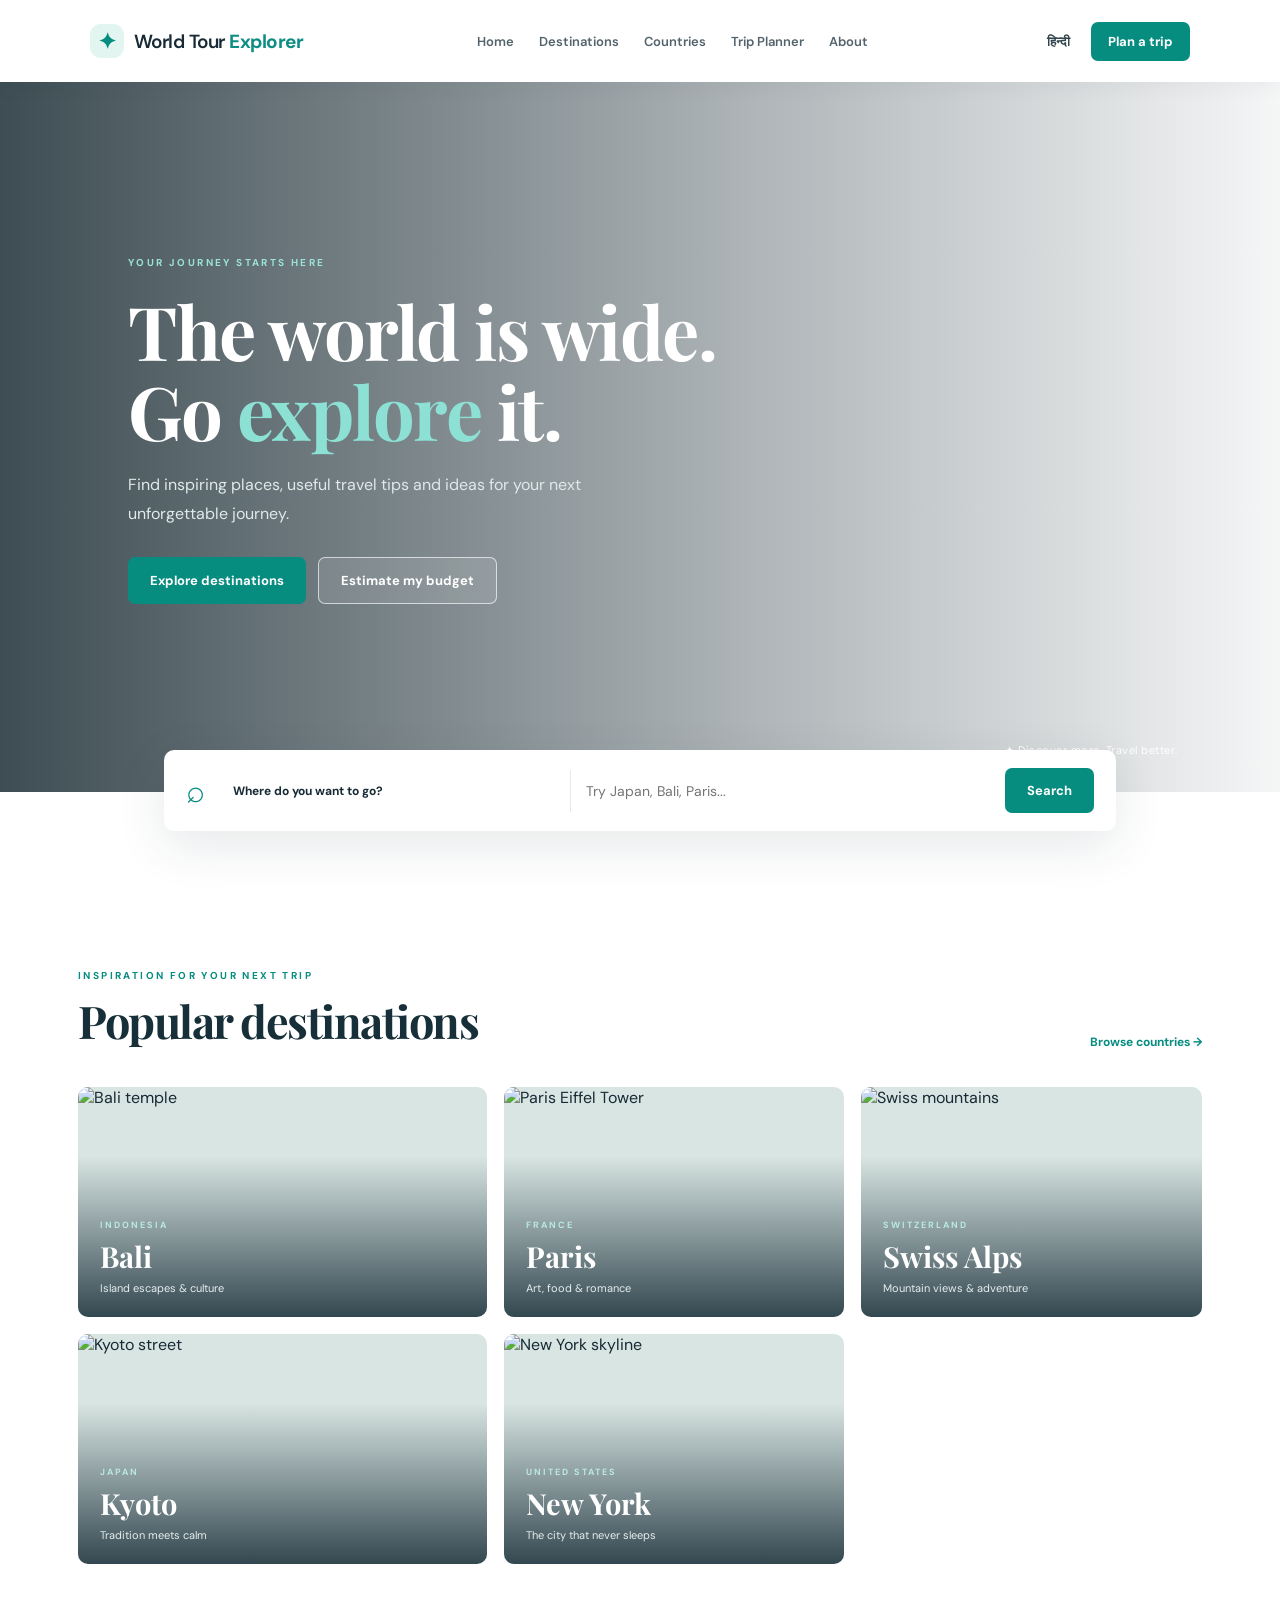
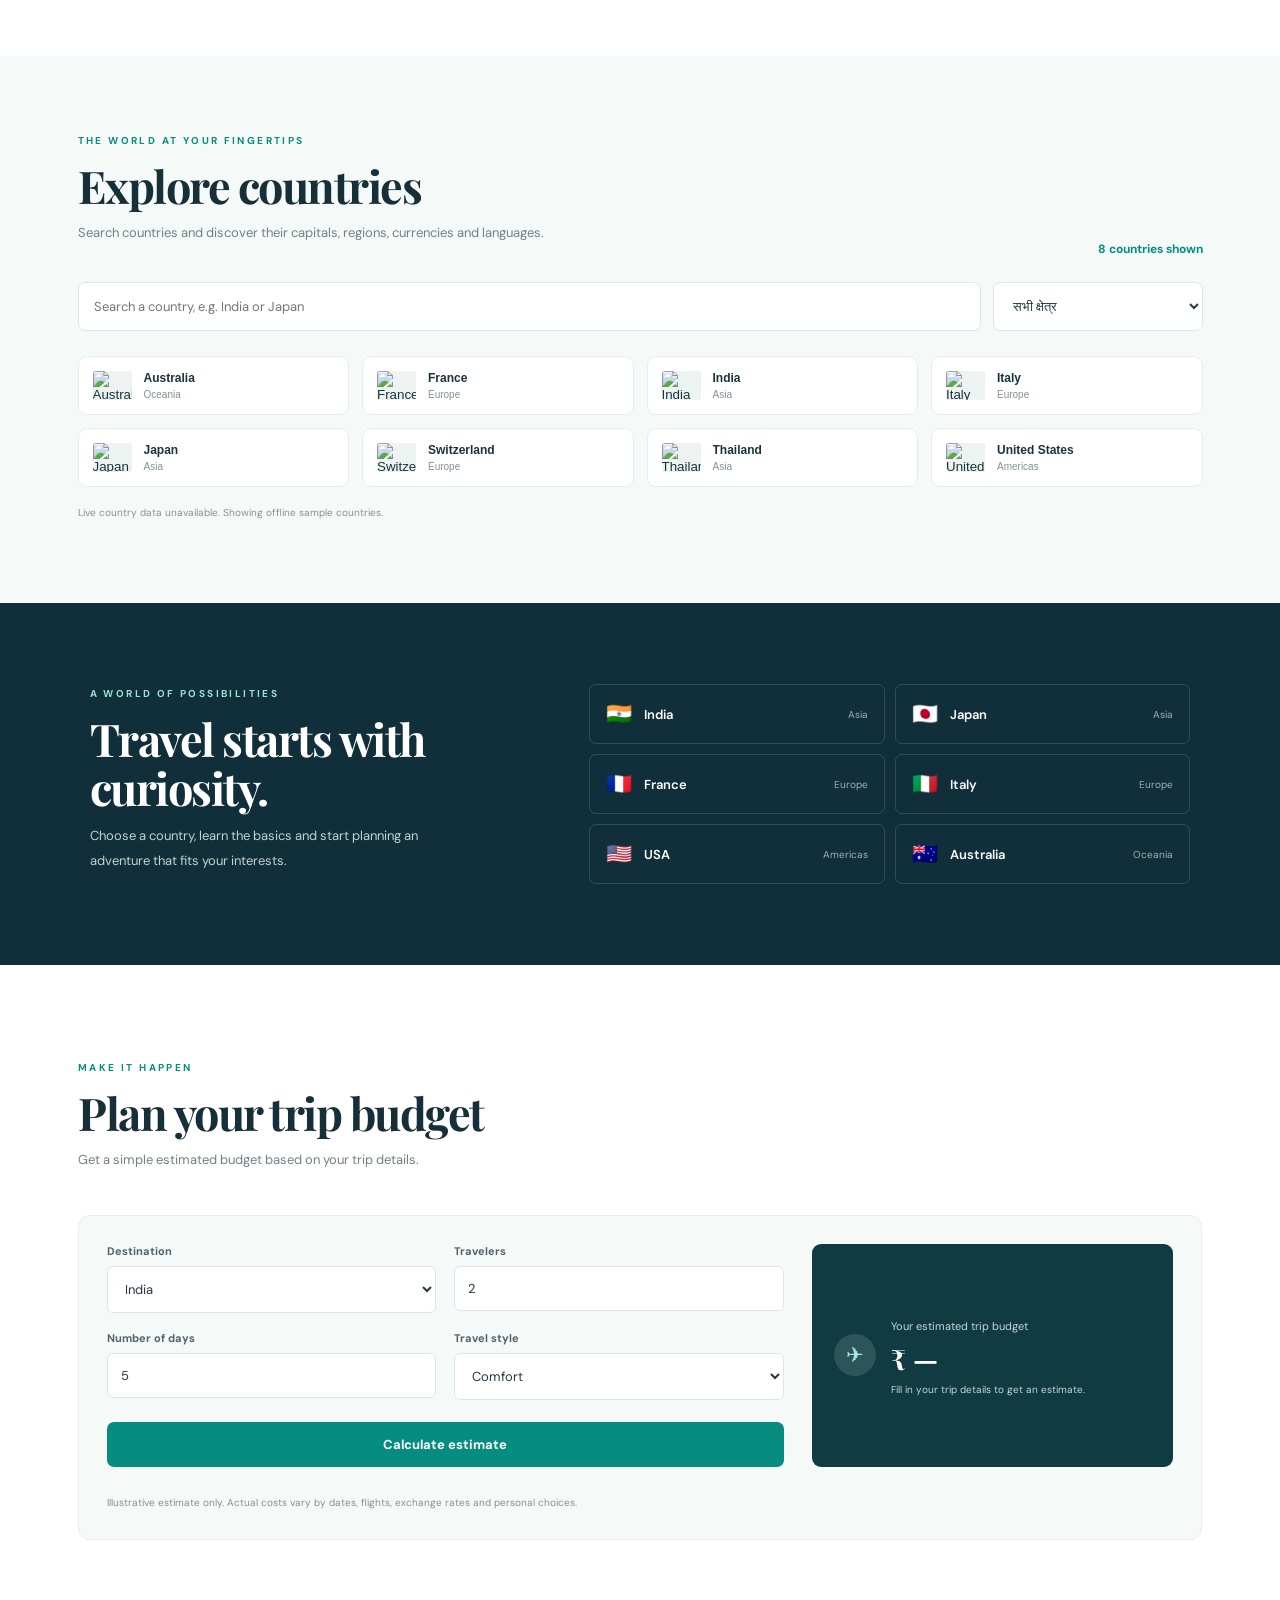
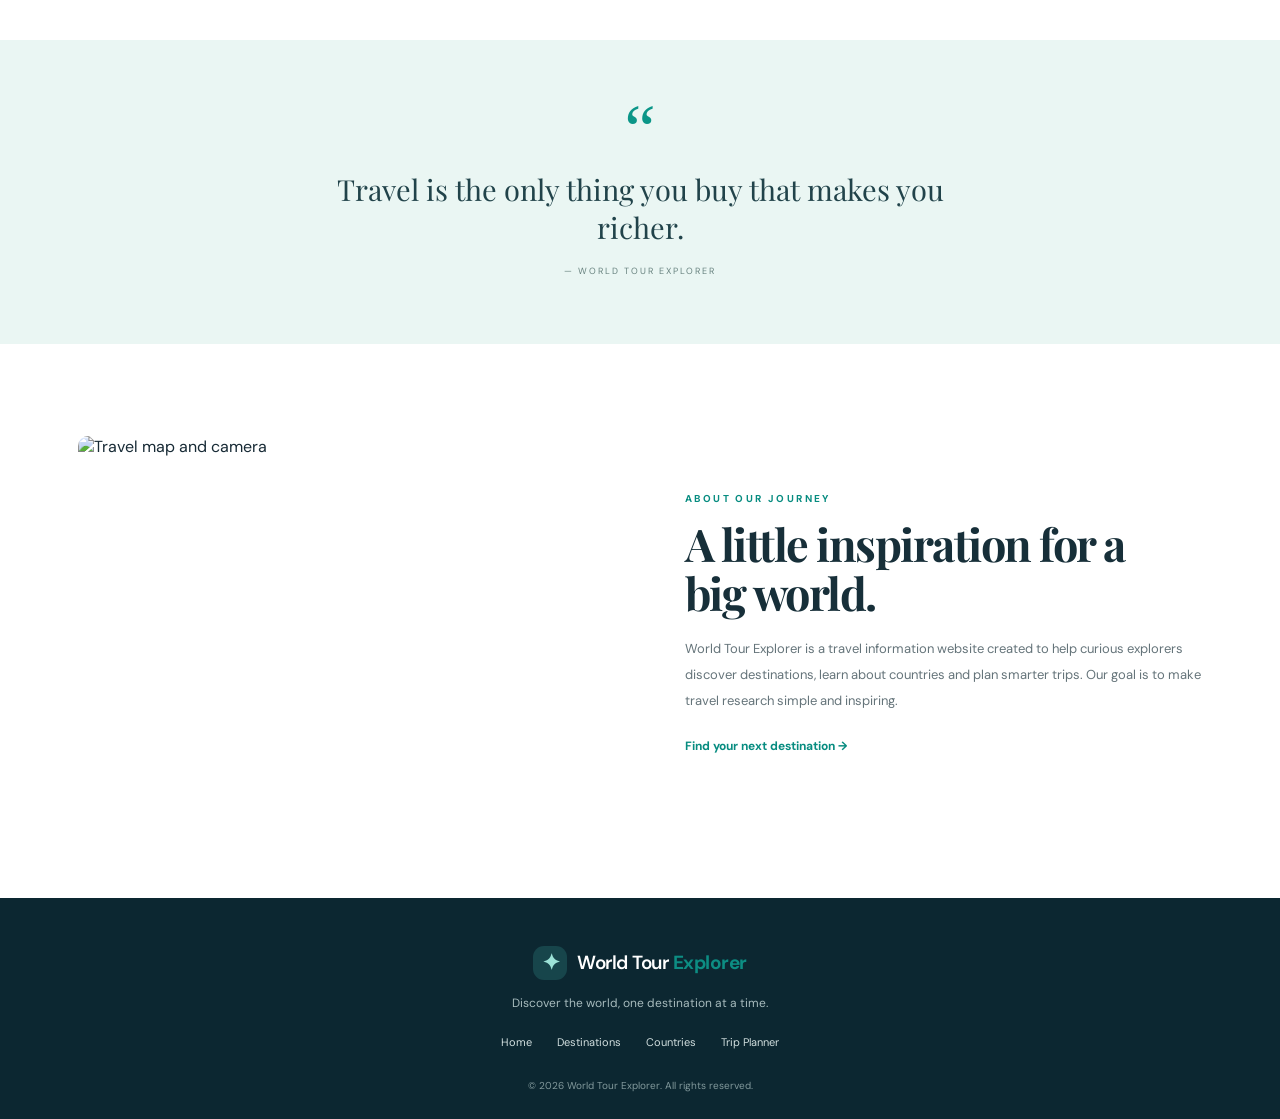
==== commit f23ea347: "Translate country search and region filter options Updated the placeholder text for the country sear" ====
--- a/index.html
+++ b/index.html
@@ -47,7 +47,7 @@
 
 <section class="countries-section" id="countries">
   <div class="section country-heading"><div><span class="eyebrow dark" data-en="THE WORLD AT YOUR FINGERTIPS" data-hi="दुनिया की जानकारी एक जगह">THE WORLD AT YOUR FINGERTIPS</span><h2 data-en="Explore countries" data-hi="दुनिया के देश खोजें">Explore countries</h2><p class="section-sub" data-en="Search countries and discover their capitals, regions, currencies and languages." data-hi="देश खोजें और उनकी राजधानी, क्षेत्र, मुद्रा और भाषाओं की जानकारी पाएँ।">Search countries and discover their capitals, regions, currencies and languages.</p></div><span class="country-count" id="countryCount">Loading countries…</span></div>
-  <div class="country-tools"><input id="countrySearch" type="search" placeholder="Search a country, e.g. India or Japan" aria-label="Search countries"><select id="regionFilter" aria-label="Filter by region"><option value="">All regions</option><option>Africa</option><option>Americas</option><option>Asia</option><option>Europe</option><option>Oceania</option></select></div>
+  <div class="country-tools"><input id="countrySearch" type="search" placeholder="Search a country, e.g. India or Japan" aria-label="Search countries"><select id="regionFilter" aria-label="Filter by region"><option value="">सभी क्षेत्र</option><option>Africa</option><option>Americas</option><option>Asia</option><option>Europe</option><option>Oceania</option></select></div>
   <div class="country-grid" id="countryGrid"><div class="loading-state">Loading country directory…</div></div>
   <p class="data-note" id="countryNote">Country information is provided by REST Countries. An internet connection is required to load the directory.</p>
 </section>
@@ -65,4 +65,4 @@
 
 <div class="modal" id="countryModal" aria-hidden="true"><div class="modal-backdrop" data-close-modal></div><div class="modal-panel" role="dialog" aria-modal="true" aria-labelledby="modalCountryName"><button class="modal-close" id="modalClose" aria-label="Close">×</button><div id="modalCountryContent"></div></div></div>
 <script src="script.js"></script>
-</body></html>+</body></html>
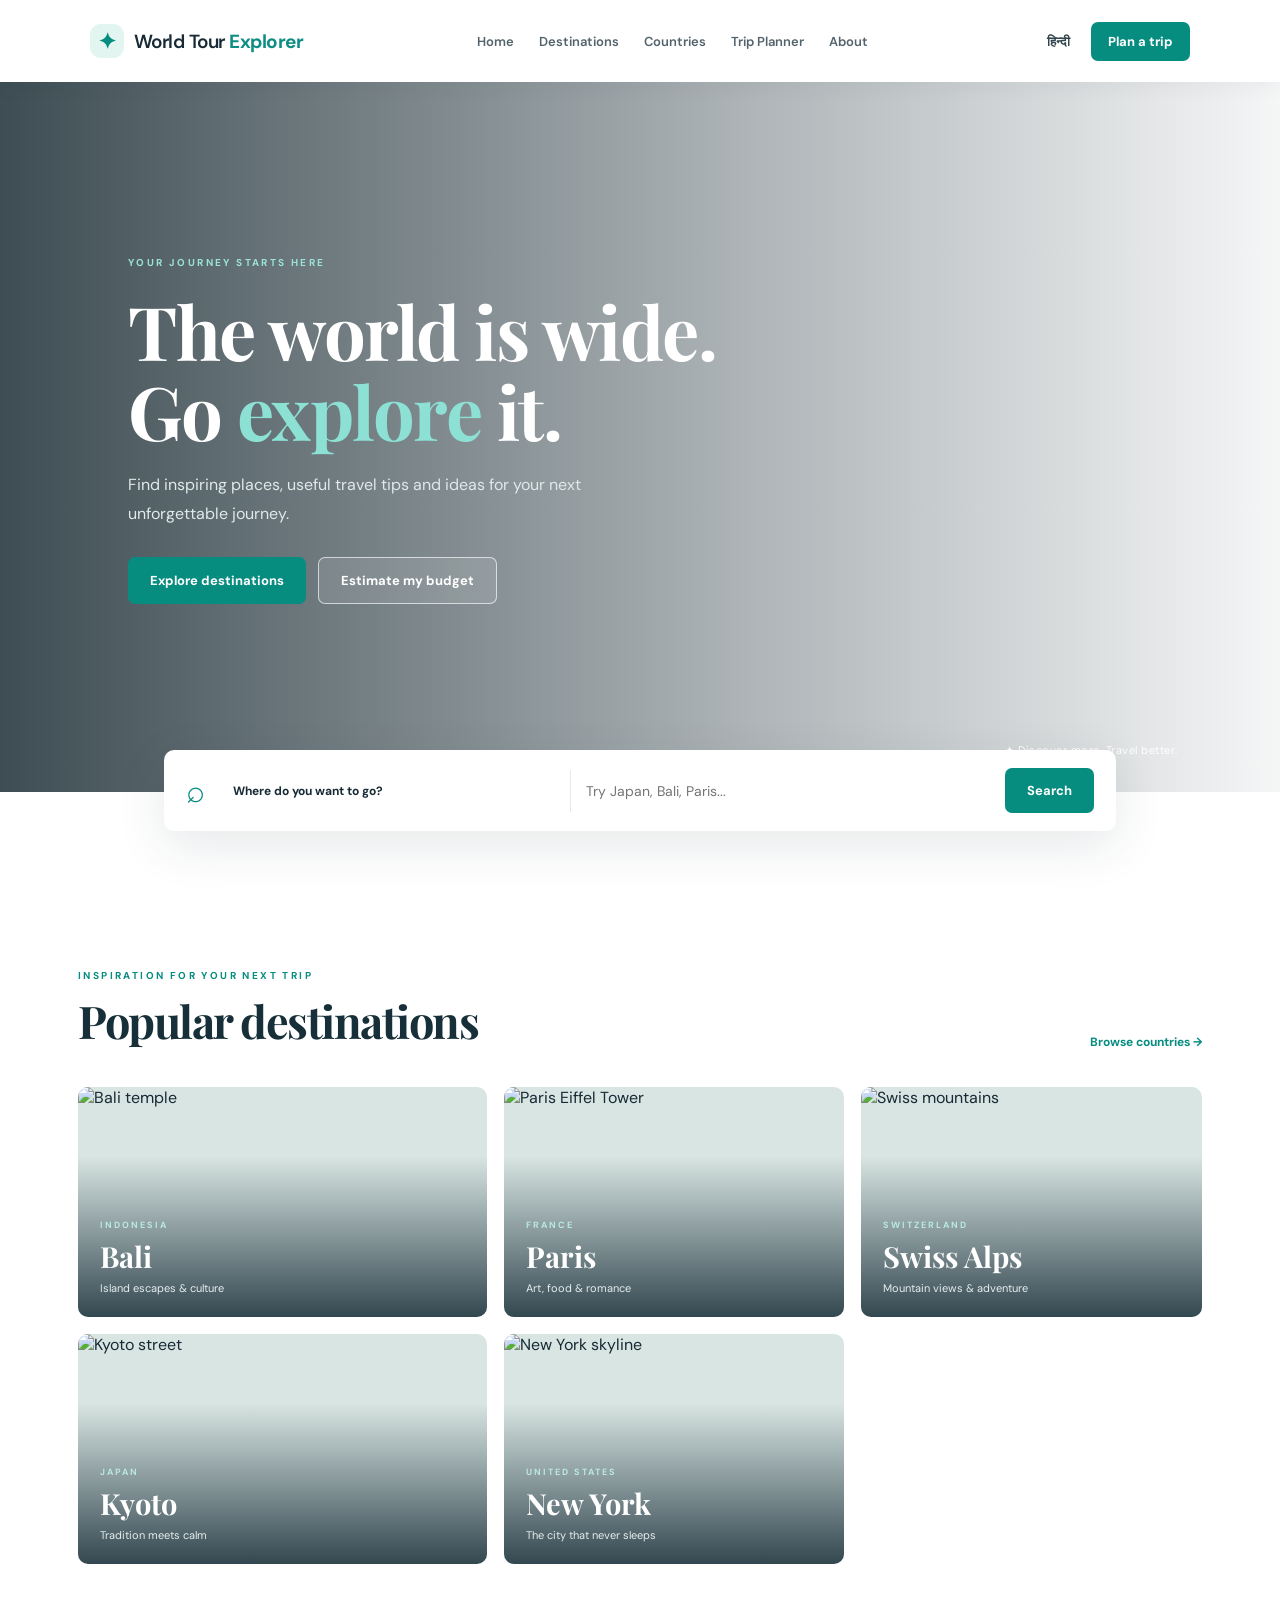
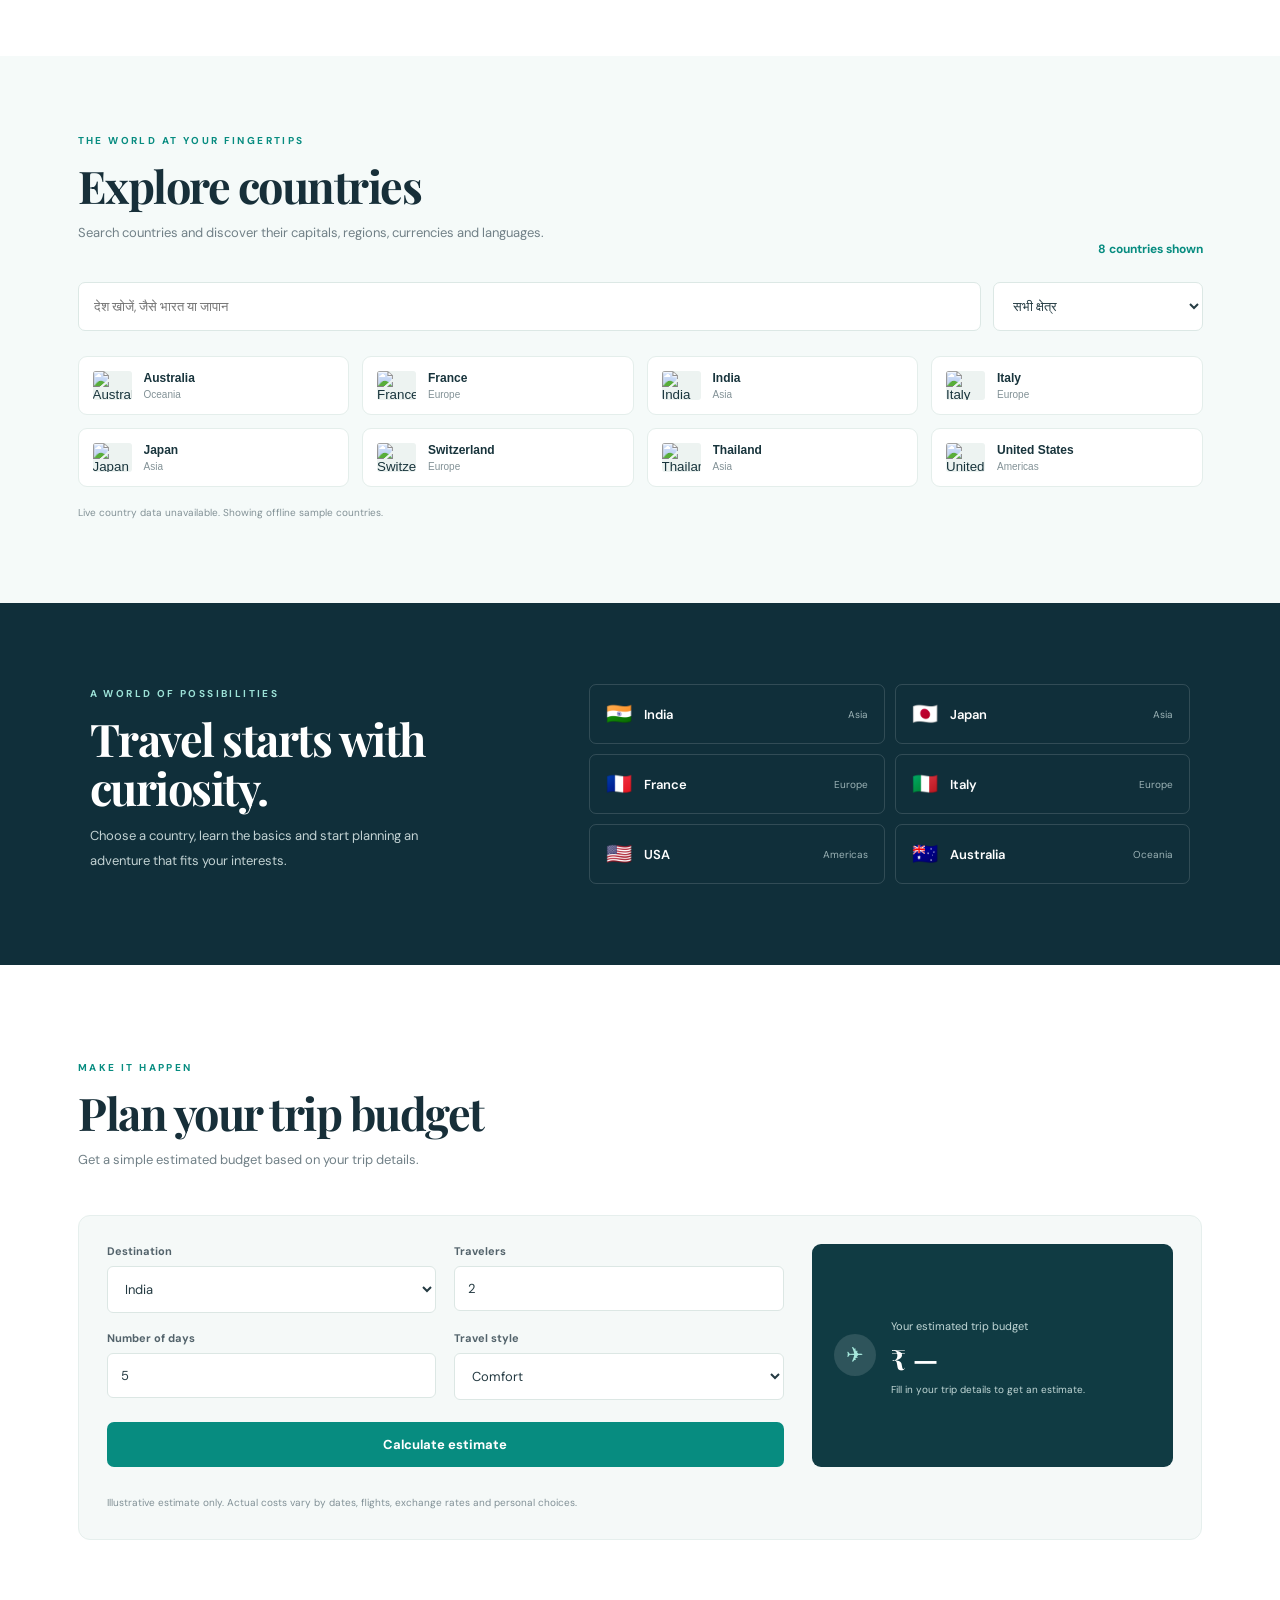
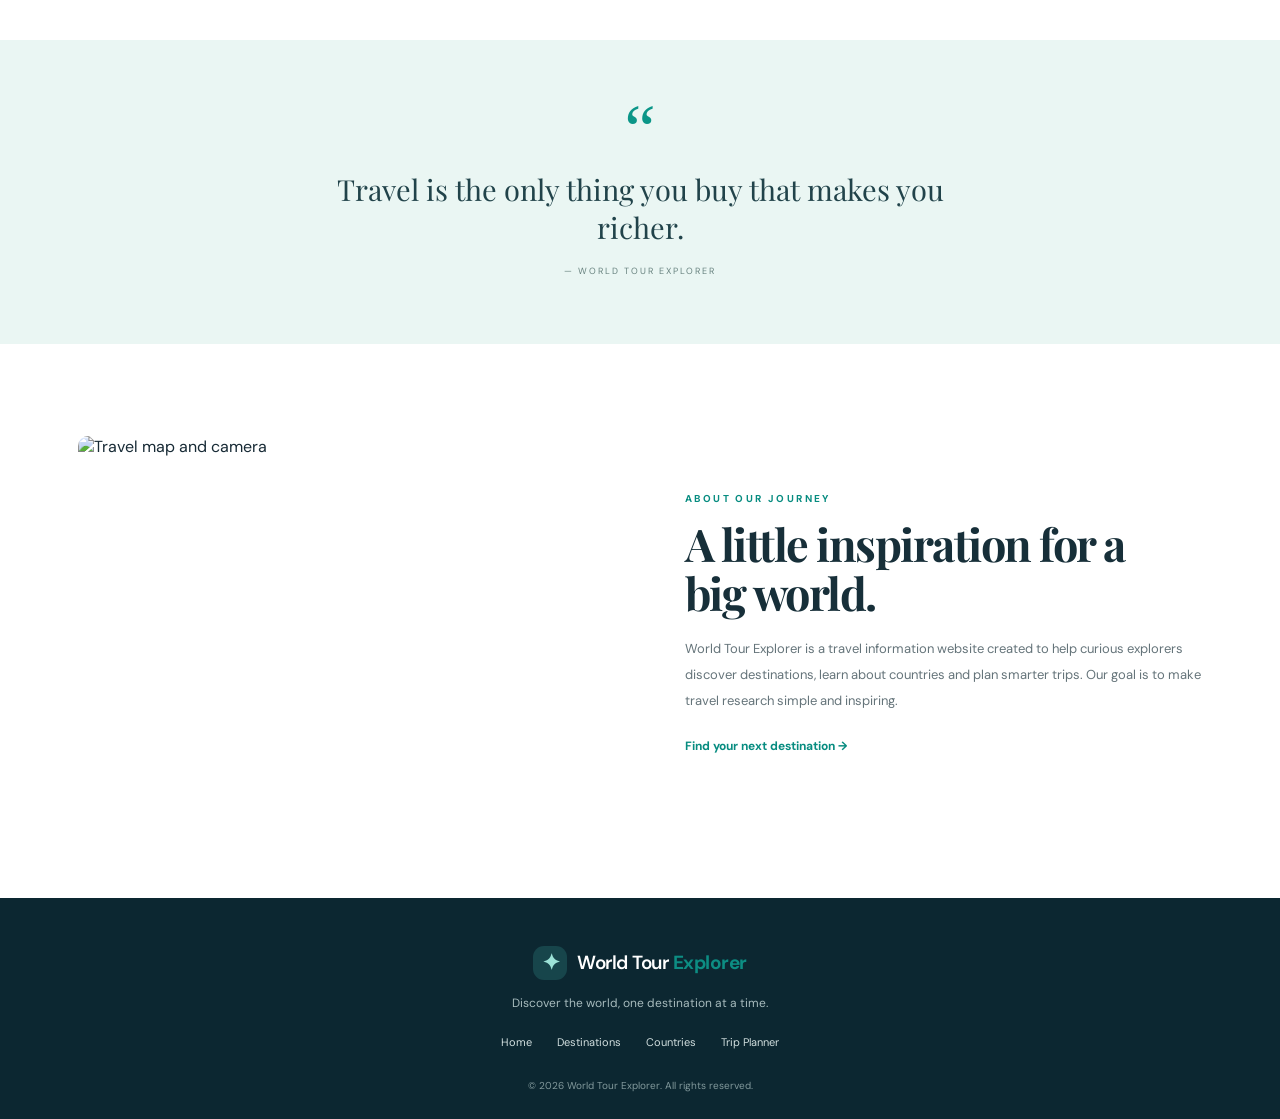
==== commit d3c5f521: "Change country search placeholder to Hindi Updated the placeholder text for country search input to " ====
--- a/index.html
+++ b/index.html
@@ -47,7 +47,7 @@
 
 <section class="countries-section" id="countries">
   <div class="section country-heading"><div><span class="eyebrow dark" data-en="THE WORLD AT YOUR FINGERTIPS" data-hi="दुनिया की जानकारी एक जगह">THE WORLD AT YOUR FINGERTIPS</span><h2 data-en="Explore countries" data-hi="दुनिया के देश खोजें">Explore countries</h2><p class="section-sub" data-en="Search countries and discover their capitals, regions, currencies and languages." data-hi="देश खोजें और उनकी राजधानी, क्षेत्र, मुद्रा और भाषाओं की जानकारी पाएँ।">Search countries and discover their capitals, regions, currencies and languages.</p></div><span class="country-count" id="countryCount">Loading countries…</span></div>
-  <div class="country-tools"><input id="countrySearch" type="search" placeholder="Search a country, e.g. India or Japan" aria-label="Search countries"><select id="regionFilter" aria-label="Filter by region"><option value="">सभी क्षेत्र</option><option>Africa</option><option>Americas</option><option>Asia</option><option>Europe</option><option>Oceania</option></select></div>
+  <div class="country-tools"><input id="countrySearch" type="search" placeholder="देश खोजें, जैसे भारत या जापान" aria-label="Search countries"><select id="regionFilter" aria-label="Filter by region"><option value="">सभी क्षेत्र</option><option>Africa</option><option>Americas</option><option>Asia</option><option>Europe</option><option>Oceania</option></select></div>
   <div class="country-grid" id="countryGrid"><div class="loading-state">Loading country directory…</div></div>
   <p class="data-note" id="countryNote">Country information is provided by REST Countries. An internet connection is required to load the directory.</p>
 </section>
